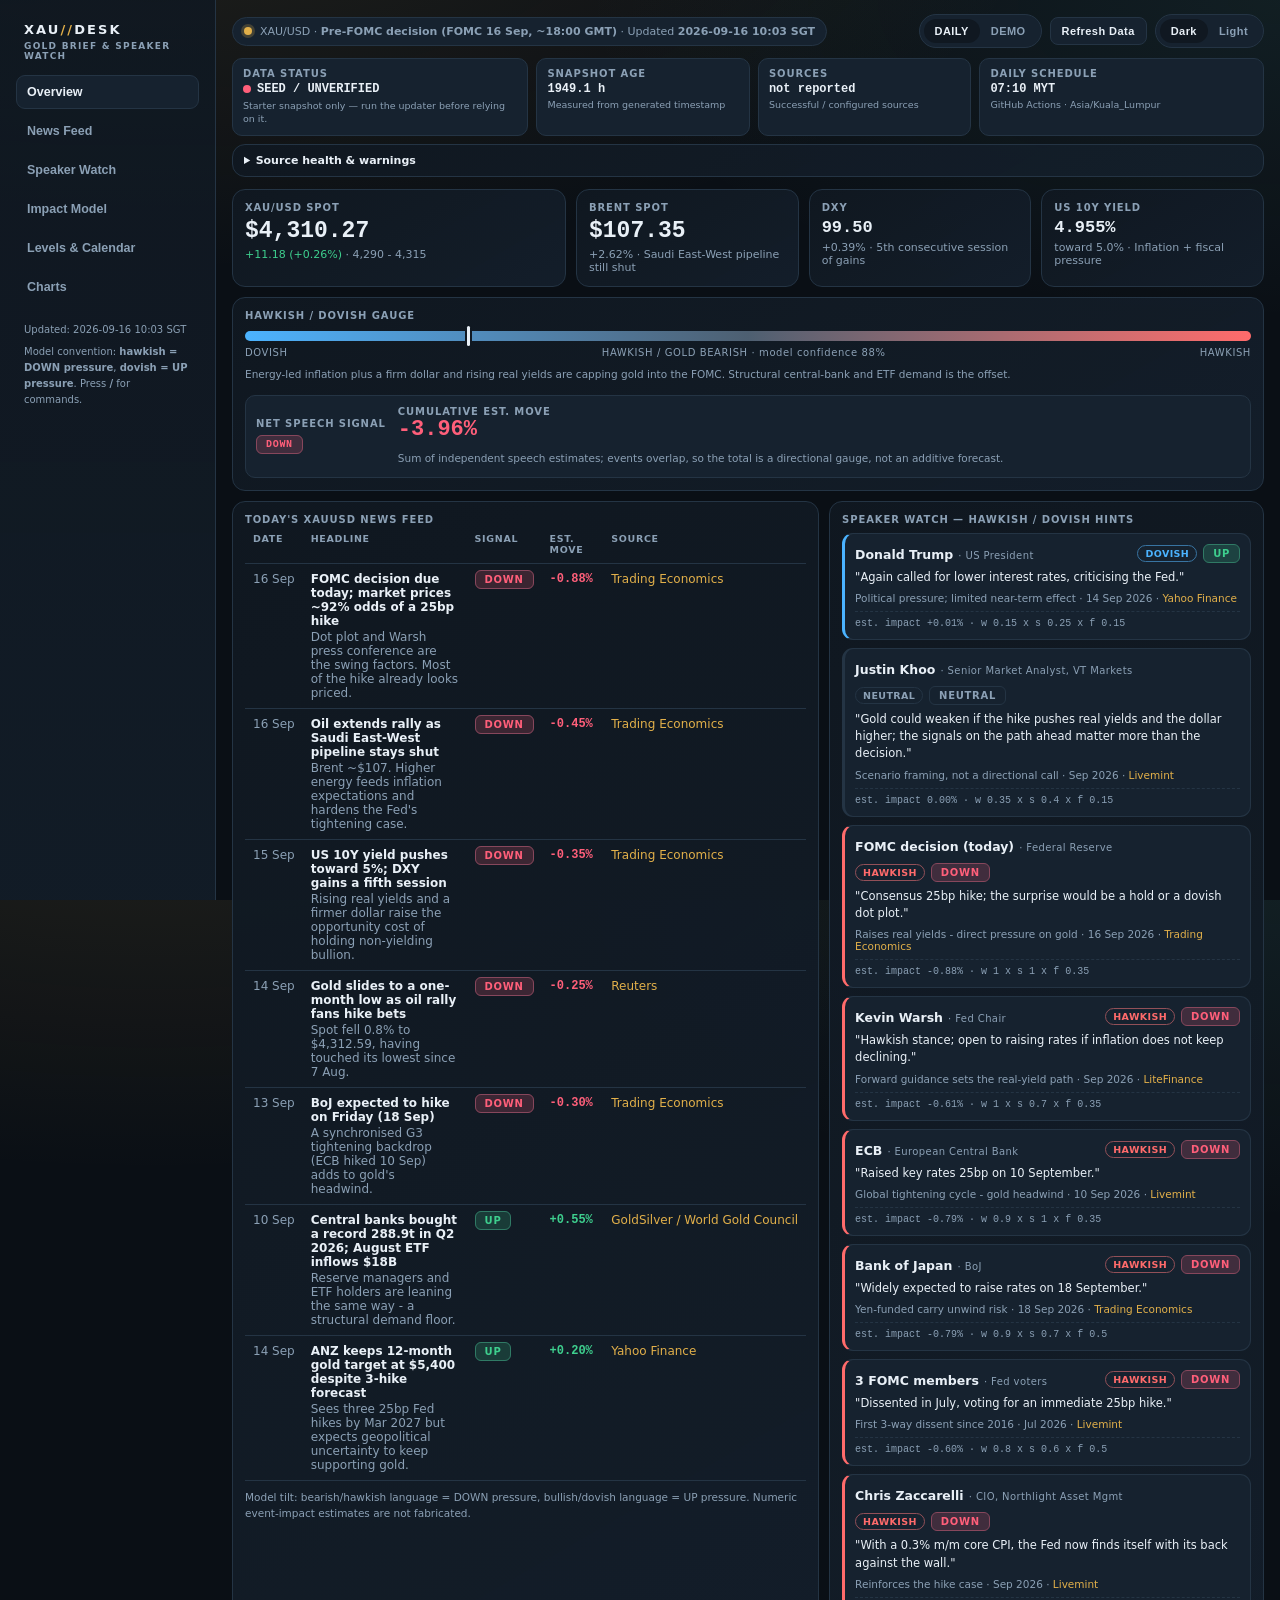
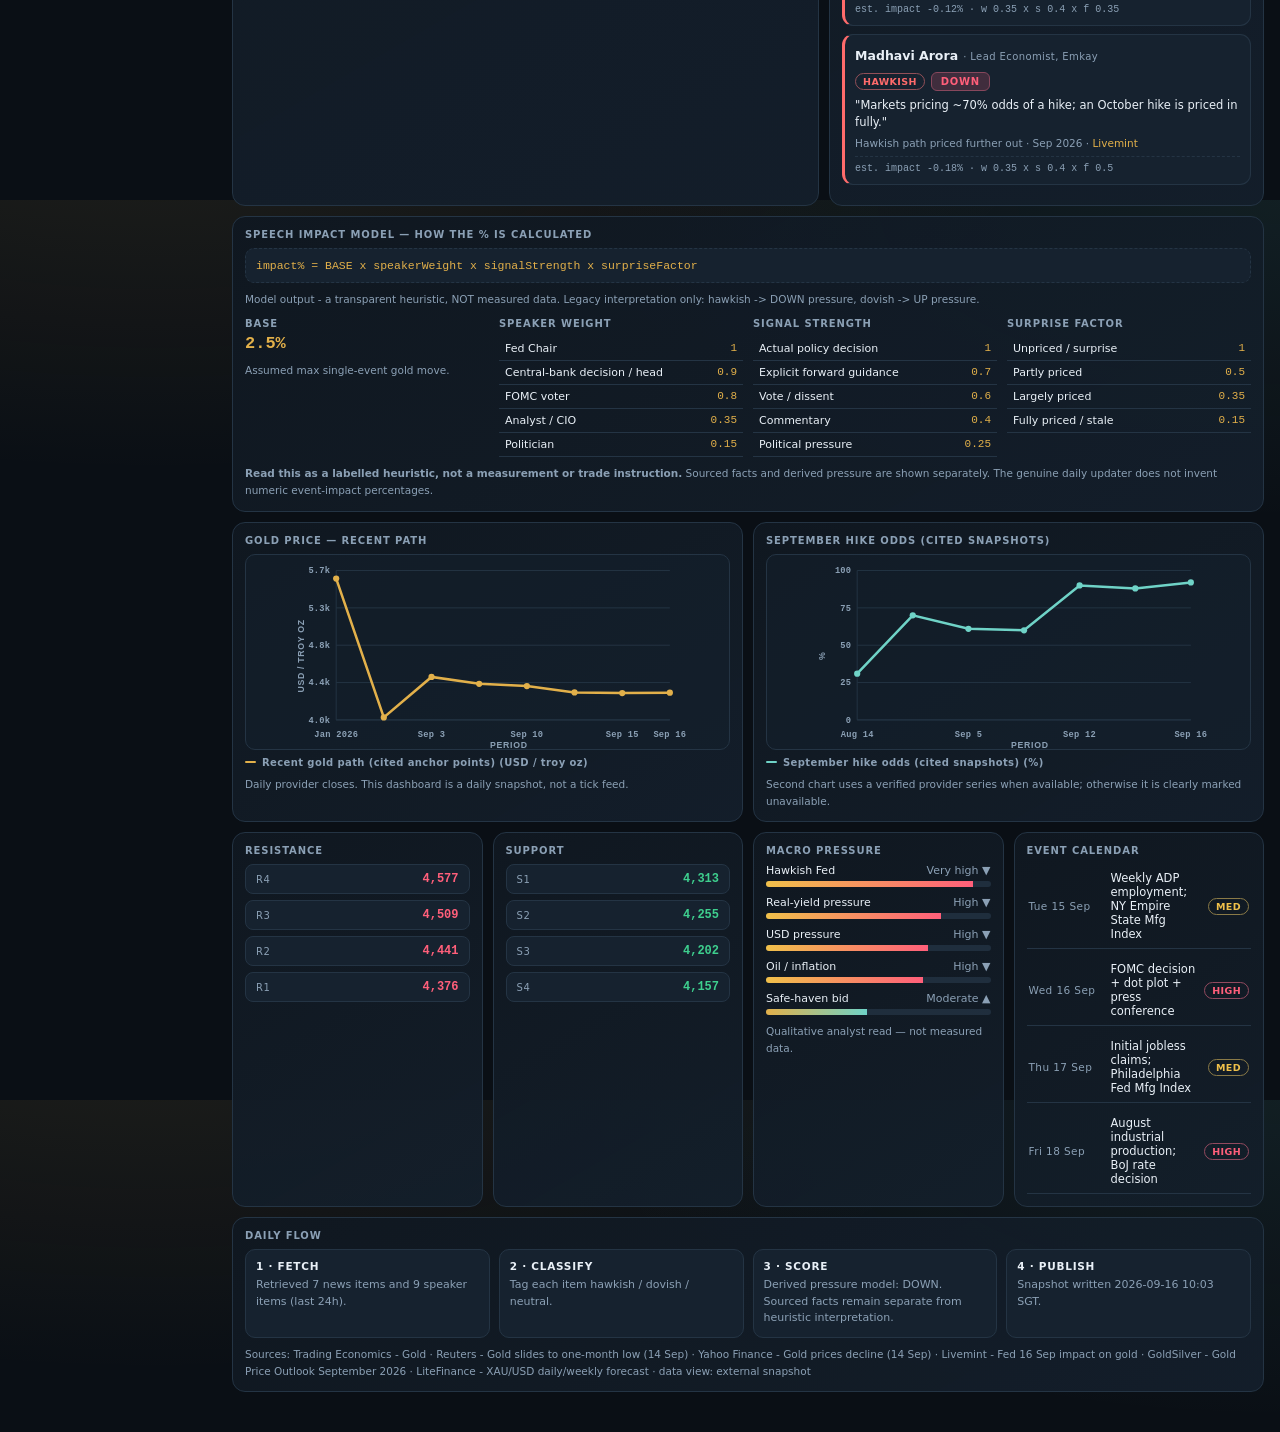
==== index.html @ fd84062e "Add files via upload" ====
<!doctype html>
<html lang="en" data-theme="dark">
<head>
  <meta charset="UTF-8" />
  <meta name="viewport" content="width=device-width,initial-scale=1" />
  <title>XAU//DESK - Daily Gold Brief &amp; Speaker Watch</title>
  <style>
    :root{
      --bg:#0a0f15;--panel:#101821;--panel2:#141f2b;--line:#243444;--text:#e9f0f7;--muted:#8ba0b5;
      --accent:#e2b04a;--accent2:#6fd3c7;--good:#3ecf8e;--bad:#ff5f7a;--warn:#f0c04a;
      --hawk:#ff6b6b;--dove:#4bb3ff;--chip:#16222f;
    }
    html[data-theme="light"]{
      --bg:#eef2f6;--panel:#ffffff;--panel2:#f6f9fc;--line:#d7e0ea;--text:#0d1a26;--muted:#5a7086;
      --accent:#a9781a;--accent2:#158a7d;--good:#12805a;--bad:#c33b56;--warn:#9a6f00;
      --hawk:#c0334b;--dove:#1f76bd;--chip:#eef3f8;
    }
    *{box-sizing:border-box} html,body{height:100%}
    body{margin:0;font-family:"IBM Plex Sans",system-ui,-apple-system,"Segoe UI",sans-serif;background:
      radial-gradient(900px 380px at 12% -12%,rgba(226,176,74,.10),transparent),
      radial-gradient(700px 320px at 100% 0%,rgba(111,211,199,.08),transparent),var(--bg);color:var(--text);}
    .app{display:grid;grid-template-columns:216px 1fr;min-height:100%}
    .side{border-right:1px solid var(--line);padding:16px;background:linear-gradient(180deg,color-mix(in srgb,var(--panel) 92%,transparent),color-mix(in srgb,var(--panel2) 82%,transparent));position:sticky;top:0;height:100vh;overflow:auto}
    .brand{font-weight:800;letter-spacing:.16em;font-size:13px;margin:6px 8px 4px;font-family:"Sora",system-ui,sans-serif}
    .brand small{display:block;font-weight:600;letter-spacing:.14em;font-size:9px;color:var(--muted);margin-top:4px}
    .nav{display:grid;gap:5px;margin-top:14px}
    .nav button{border:1px solid transparent;text-align:left;padding:9px 10px;border-radius:9px;background:transparent;color:var(--muted);font-weight:600;font-size:12.5px;cursor:pointer}
    .nav button.active,.nav button:hover{background:var(--chip);color:var(--text);border-color:var(--line)}
    .side .foot{margin:18px 8px 0;font-size:10px;line-height:1.6;color:var(--muted)}
    .main{padding:14px 16px 40px;overflow:auto}
    .top{display:flex;justify-content:space-between;align-items:center;gap:10px;flex-wrap:wrap}
    .status{display:flex;gap:8px;align-items:center;padding:7px 11px;border:1px solid var(--line);border-radius:999px;background:var(--chip);font-size:11px;color:var(--muted)}
    .dot{width:8px;height:8px;border-radius:999px;background:var(--accent);box-shadow:0 0 0 3px color-mix(in srgb,var(--accent) 22%,transparent)}
    .controls{display:flex;gap:8px;align-items:center;flex-wrap:wrap}
    .seg{display:inline-flex;border:1px solid var(--line);background:var(--chip);border-radius:999px;padding:4px}
    .seg button{border:0;background:transparent;color:var(--muted);font-size:11px;font-weight:700;padding:6px 11px;border-radius:999px;cursor:pointer;letter-spacing:.04em}
    .seg button.active{background:var(--panel);color:var(--text)}
    .chip{border:1px solid var(--line);background:var(--chip);color:var(--text);padding:7px 11px;border-radius:8px;font-size:11px;font-weight:700;cursor:pointer;letter-spacing:.04em}
    .chip:hover{border-color:var(--accent)}
    .hero{margin-top:12px;display:grid;grid-template-columns:1.5fr 1fr 1fr 1fr;gap:10px}
    .card{border:1px solid var(--line);background:linear-gradient(150deg,color-mix(in srgb,var(--panel) 97%,transparent),color-mix(in srgb,var(--panel2) 95%,transparent));border-radius:13px;padding:12px;position:relative;overflow:hidden}
    .k{font-size:10px;text-transform:uppercase;letter-spacing:.09em;color:var(--muted);font-weight:600}
    .v{margin-top:5px;font-size:23px;font-weight:800;font-family:"JetBrains Mono",ui-monospace,monospace;line-height:1.15}
    .v.sm{font-size:17px}
    .sub{margin-top:4px;font-size:11px;color:var(--muted)}
    .good{color:var(--good)} .bad{color:var(--bad)} .acc{color:var(--accent)}
    .layout{display:grid;grid-template-columns:1.35fr 1fr;gap:10px;margin-top:10px}
    .grid2{display:grid;grid-template-columns:1fr 1fr;gap:10px;margin-top:10px}
    .grid4{display:grid;grid-template-columns:1fr 1fr 1fr 1fr;gap:10px;margin-top:10px}
    table{width:100%;border-collapse:collapse;font-size:12px}
    th,td{padding:8px 8px;border-bottom:1px solid var(--line);text-align:left;vertical-align:top}
    th{font-size:9.5px;letter-spacing:.07em;text-transform:uppercase;color:var(--muted)}
    tbody tr:hover{background:color-mix(in srgb,var(--chip) 60%,transparent)}
    a{color:var(--accent);text-decoration:none} a:hover{text-decoration:underline}
    .badge{font-size:9.5px;padding:2px 7px;border-radius:999px;border:1px solid var(--line);white-space:nowrap;font-weight:700;letter-spacing:.04em}
    .b-bear{border-color:color-mix(in srgb,var(--bad) 45%,var(--line));color:var(--bad)}
    .b-bull{border-color:color-mix(in srgb,var(--good) 45%,var(--line));color:var(--good)}
    .b-neu{border-color:var(--line);color:var(--muted)}
    .b-hawk{border-color:color-mix(in srgb,var(--hawk) 50%,var(--line));color:var(--hawk)}
    .b-dove{border-color:color-mix(in srgb,var(--dove) 50%,var(--line));color:var(--dove)}
    .b-high{border-color:color-mix(in srgb,var(--bad) 50%,var(--line));color:var(--bad)}
    .b-med{border-color:color-mix(in srgb,var(--warn) 50%,var(--line));color:var(--warn)}
    .sig{font-size:10px;padding:3px 9px;border-radius:6px;font-weight:800;letter-spacing:.07em;white-space:nowrap}
    .sig-sell{background:color-mix(in srgb,var(--bad) 18%,transparent);color:var(--bad);border:1px solid color-mix(in srgb,var(--bad) 45%,var(--line))}
    .sig-buy{background:color-mix(in srgb,var(--good) 18%,transparent);color:var(--good);border:1px solid color-mix(in srgb,var(--good) 45%,var(--line))}
    .sig-neu{background:var(--chip);color:var(--muted);border:1px solid var(--line)}
    .pct{font-family:"JetBrains Mono",monospace;font-weight:700}
    .spk{border:1px solid var(--line);border-radius:11px;padding:10px;background:var(--chip);margin-bottom:8px;border-left:3px solid var(--line)}
    .spk.hawk{border-left-color:var(--hawk)} .spk.dove{border-left-color:var(--dove)}
    .spk .hd{display:flex;justify-content:space-between;gap:8px;align-items:center;flex-wrap:wrap}
    .spk .nm{font-weight:700;font-size:12.5px}
    .spk .rl{font-size:10px;color:var(--muted);letter-spacing:.04em}
    .spk .qt{margin-top:6px;font-size:11.5px;line-height:1.5}
    .spk .im{margin-top:6px;font-size:10.5px;color:var(--muted)}
    .spk .mt{margin-top:7px;padding-top:6px;border-top:1px dashed var(--line);font-size:10px;color:var(--muted);font-family:"JetBrains Mono",monospace}
    .gauge{margin-top:10px}
    .gbar{height:10px;border-radius:999px;background:linear-gradient(90deg,var(--dove),color-mix(in srgb,var(--muted) 40%,var(--line)),var(--hawk));position:relative}
    .gmark{position:absolute;top:-5px;width:3px;height:20px;background:var(--text);border-radius:2px;box-shadow:0 0 0 2px var(--panel)}
    .glab{display:flex;justify-content:space-between;font-size:10px;color:var(--muted);margin-top:6px;letter-spacing:.06em}
    .netsig{display:flex;align-items:center;gap:12px;flex-wrap:wrap;margin-top:12px;padding:10px;border:1px solid var(--line);border-radius:10px;background:var(--chip)}
    .netsig .big{font-size:22px;font-weight:800;font-family:"JetBrains Mono",monospace}
    .chart-shell{position:relative}
    .chart{margin-top:8px;height:196px;border:1px solid var(--line);border-radius:10px;background:color-mix(in srgb,var(--chip) 45%,transparent);cursor:crosshair}
    .chart svg{width:100%;height:100%;display:block}
    .chart svg .axis-text{font:600 9px "JetBrains Mono",ui-monospace,monospace;fill:var(--muted);letter-spacing:.03em}
    .chart svg .axis-title{font:700 9px "IBM Plex Sans",sans-serif;fill:var(--muted);letter-spacing:.08em;text-transform:uppercase}
    .legend{display:flex;flex-wrap:wrap;gap:10px 16px;margin-top:7px;font-size:10px;color:var(--muted);letter-spacing:.04em}
    .legend .lg{display:inline-flex;align-items:center;gap:6px;font-weight:700}
    .legend .lg::before{content:"";width:11px;height:2px;background:var(--lg-c,var(--accent));border-radius:2px}
    .cursor{position:absolute;inset:0;pointer-events:none;opacity:0;transition:opacity .12s}
    .chart-shell.active .cursor{opacity:1}
    .cursor .vx,.cursor .hy{position:absolute;background:color-mix(in srgb,var(--accent) 85%,transparent)}
    .cursor .vx{width:1px;top:0;bottom:0;left:50%}
    .cursor .hy{height:1px;left:0;right:0;top:50%;background:color-mix(in srgb,var(--accent2) 75%,transparent)}
    .cursor .lb{position:absolute;right:8px;top:8px;background:var(--panel);border:1px solid var(--line);border-radius:6px;padding:4px 7px;font:700 10px "JetBrains Mono",monospace}
    .ladder{display:grid;gap:6px;margin-top:8px}
    .rung{display:flex;justify-content:space-between;align-items:center;border:1px solid var(--line);border-radius:8px;padding:7px 10px;font-size:12px;background:var(--chip)}
    .rung .lab{color:var(--muted);font-size:10px;letter-spacing:.06em;text-transform:uppercase}
    .rung .num{font-family:"JetBrains Mono",monospace;font-weight:700}
    .cal{display:grid;gap:6px;margin-top:8px}
    .cal .row{display:flex;justify-content:space-between;gap:8px;align-items:center;border-bottom:1px solid var(--line);padding:7px 2px;font-size:11.5px}
    .cal .dt{color:var(--muted);min-width:74px;font-size:10.5px;letter-spacing:.04em}
    .pres{display:grid;gap:9px;margin-top:8px}
    .pres .row .hd{display:flex;justify-content:space-between;font-size:11px;margin-bottom:4px}
    .bar{height:6px;border-radius:999px;background:color-mix(in srgb,var(--line) 80%,transparent);overflow:hidden}
    .bar>i{display:block;height:100%;width:var(--w,50%);background:linear-gradient(90deg,var(--accent),var(--accent2))}
    .bar>i.dn{background:linear-gradient(90deg,var(--warn),var(--bad))}
    .flow{display:grid;grid-template-columns:repeat(4,1fr);gap:9px;margin-top:8px}
    .step{border:1px solid var(--line);border-radius:10px;background:var(--chip);padding:10px}
    .step h4{margin:0 0 5px;font-size:10.5px;letter-spacing:.07em;text-transform:uppercase}
    .step p{margin:0;font-size:11px;color:var(--muted);line-height:1.5}
    .formula{margin-top:8px;padding:10px;border:1px dashed var(--line);border-radius:9px;font-family:"JetBrains Mono",monospace;font-size:11.5px;color:var(--accent);background:var(--chip);overflow-x:auto}
    .mtable{width:100%;border-collapse:collapse;font-size:11px;margin-top:8px}
    .mtable td{padding:5px 6px;border-bottom:1px solid var(--line)}
    .mtable td:last-child{text-align:right;font-family:"JetBrains Mono",monospace;color:var(--accent)}
    .palette{position:fixed;inset:0;background:rgba(5,10,18,.5);backdrop-filter:blur(6px);display:none;align-items:flex-start;justify-content:center;padding-top:14vh;z-index:40}
    .palette.open{display:flex}
    .palette-card{width:min(660px,92vw);border:1px solid var(--line);border-radius:12px;background:var(--panel);overflow:hidden}
    .palette input{width:100%;border:0;border-bottom:1px solid var(--line);padding:12px;background:var(--chip);color:var(--text);font:12px "JetBrains Mono",monospace;outline:none}
    .palette button{width:100%;border:0;border-bottom:1px solid var(--line);padding:10px 12px;background:transparent;color:var(--text);text-align:left;cursor:pointer;font-size:12px}
    .palette button:hover{background:var(--chip)}
    .focus{position:fixed;inset:0;background:rgba(4,8,15,.62);backdrop-filter:blur(4px);display:none;z-index:30}
    .focus.show{display:block}
    .chart-shell.floating{position:fixed!important;z-index:31!important;box-shadow:0 30px 90px rgba(0,0,0,.5)!important;background:var(--panel)}
    .note{font-size:10.5px;color:var(--muted);line-height:1.6;margin-top:8px}
    .hidden{display:none!important}
    .healthbar{margin-top:10px;display:grid;grid-template-columns:1.25fr .9fr .9fr 1.2fr;gap:8px}
    .healthitem{border:1px solid var(--line);background:var(--chip);border-radius:10px;padding:9px 10px;min-width:0}
    .healthitem .hv{margin-top:3px;font:800 12px "JetBrains Mono",ui-monospace,monospace;white-space:nowrap;overflow:hidden;text-overflow:ellipsis}
    .healthitem .hs{margin-top:3px;font-size:9.5px;color:var(--muted);line-height:1.35}
    .health-state{display:inline-flex;align-items:center;gap:6px}
    .health-state::before{content:"";width:8px;height:8px;border-radius:999px;background:var(--warn)}
    .health-state.fresh::before{background:var(--good)}
    .health-state.stale::before,.health-state.seed::before{background:var(--bad)}
    .health-state.aging::before,.health-state.degraded::before{background:var(--warn)}
    .source-grid{display:grid;grid-template-columns:repeat(auto-fit,minmax(190px,1fr));gap:6px;margin-top:7px}
    .source-row{border:1px solid var(--line);border-radius:8px;padding:7px 8px;font-size:10px;color:var(--muted);background:color-mix(in srgb,var(--panel) 75%,transparent)}
    .source-row b{color:var(--text)}
    .source-row.ok{border-left:3px solid var(--good)}
    .source-row.fail{border-left:3px solid var(--warn)}
    @media (max-width:1150px){.hero,.layout,.grid2,.grid4,.flow,.healthbar{grid-template-columns:1fr}.app{grid-template-columns:78px 1fr}.brand small,.side .foot{display:none}}
  </style>
</head>
<body>
  <div class="focus" id="focus"></div>
  <div class="app">
    <aside class="side">
      <div class="brand">XAU<span style="color:var(--accent)">//</span>DESK<small>GOLD BRIEF &amp; SPEAKER WATCH</small></div>
      <nav class="nav" id="nav">
        <button data-filter="all" class="active">Overview</button>
        <button data-filter="news">News Feed</button>
        <button data-filter="speakers">Speaker Watch</button>
        <button data-filter="model">Impact Model</button>
        <button data-filter="levels">Levels &amp; Calendar</button>
        <button data-filter="charts">Charts</button>
      </nav>
      <div class="foot">
        <div id="nav-updated">—</div>
        <div style="margin-top:6px">Model convention: <b>hawkish = DOWN pressure</b>, <b>dovish = UP pressure</b>. Press <b>/</b> for commands.</div>
      </div>
    </aside>

    <main class="main">
      <div class="top">
        <div class="status"><span class="dot"></span><span>XAU/USD · <b id="session-label">—</b> · Updated <b id="updated-label">—</b></span></div>
        <div class="controls">
          <div class="seg" id="mode"><button data-mode="daily" class="active">DAILY</button><button data-mode="demo">DEMO</button></div>
          <button class="chip" id="refresh">Refresh Data</button>
          <div class="seg" id="theme"><button data-theme="dark" class="active">Dark</button><button data-theme="light">Light</button></div>
        </div>
      </div>

      <section class="healthbar" aria-label="Daily data health">
        <div class="healthitem"><div class="k">Data status</div><div class="hv"><span id="health-state" class="health-state">CHECKING</span></div><div class="hs" id="health-detail">—</div></div>
        <div class="healthitem"><div class="k">Snapshot age</div><div class="hv" id="health-age">—</div><div class="hs">Measured from generated timestamp</div></div>
        <div class="healthitem"><div class="k">Sources</div><div class="hv" id="health-sources">—</div><div class="hs">Successful / configured sources</div></div>
        <div class="healthitem"><div class="k">Daily schedule</div><div class="hv" id="health-next">07:10 MYT</div><div class="hs">GitHub Actions · Asia/Kuala_Lumpur</div></div>
      </section>
      <details class="card" style="margin-top:8px;padding:9px 11px"><summary style="cursor:pointer;font-size:11px;font-weight:700">Source health & warnings</summary><div id="source-health" class="source-grid"></div><div id="health-warnings" class="note"></div></details>

      <p class="note" id="demo-note" style="display:none">DEMO mode: the spot price and the last chart point are <b>simulated</b> for demonstration only. No live feed is connected.</p>

      <section class="hero" data-sec="charts">
        <div class="card"><div class="k">XAU/USD Spot</div><div class="v" id="k-spot">—</div><div class="sub" id="k-spot-sub">—</div></div>
        <div class="card"><div class="k">Brent Spot</div><div class="v" id="k-odds">—</div><div class="sub" id="k-odds-sub">—</div></div>
        <div class="card"><div class="k">DXY</div><div class="v sm" id="k-dxy">—</div><div class="sub" id="k-dxy-sub">—</div></div>
        <div class="card"><div class="k">US 10Y Yield</div><div class="v sm" id="k-y10">—</div><div class="sub" id="k-y10-sub">—</div></div>
      </section>

      <section class="card" style="margin-top:10px" data-sec="speakers model">
        <div class="k">Hawkish / Dovish Gauge</div>
        <div class="gauge">
          <div class="gbar"><span class="gmark" id="gmark" style="left:50%"></span></div>
          <div class="glab"><span>DOVISH</span><span id="gauge-label">—</span><span>HAWKISH</span></div>
        </div>
        <div class="note" id="gauge-summary">—</div>
        <div class="netsig">
          <div><div class="k">Net speech signal</div><div class="big" id="net-sig">—</div></div>
          <div style="flex:1;min-width:200px"><div class="k">Cumulative est. move</div><div class="big" id="net-pct">—</div>
            <div class="note" id="net-note">—</div></div>
        </div>
      </section>

      <section class="layout">
        <article class="card" data-sec="news">
          <div class="k">Today's XAUUSD News Feed</div>
          <table>
            <thead><tr><th>Date</th><th>Headline</th><th>Signal</th><th>Est. move</th><th>Source</th></tr></thead>
            <tbody id="news-body"></tbody>
          </table>
          <div class="note">Model tilt: bearish/hawkish language = DOWN pressure, bullish/dovish language = UP pressure. Numeric event-impact estimates are not fabricated.</div>
        </article>
        <article class="card" data-sec="speakers">
          <div class="k">Speaker Watch — Hawkish / Dovish Hints</div>
          <div id="speaker-list" style="margin-top:8px"></div>
        </article>
      </section>

      <section class="card" style="margin-top:10px" data-sec="model">
        <div class="k">Speech Impact Model — how the % is calculated</div>
        <div class="formula" id="model-formula">—</div>
        <div class="note" id="model-note"></div>
        <div class="grid4" style="margin-top:10px">
          <div><div class="k">BASE</div><div class="v sm acc" id="m-base">—</div><div class="note">Assumed max single-event gold move.</div></div>
          <div><div class="k">Speaker weight</div><table class="mtable" id="m-weights"></table></div>
          <div><div class="k">Signal strength</div><table class="mtable" id="m-strength"></table></div>
          <div><div class="k">Surprise factor</div><table class="mtable" id="m-surprise"></table></div>
        </div>
        <div class="note"><b>Read this as a labelled heuristic, not a measurement or trade instruction.</b> Sourced facts and derived pressure are shown separately. The genuine daily updater does not invent numeric event-impact percentages.</div>
      </section>

      <section class="grid2" data-sec="charts">
        <div class="card chart-shell">
          <div class="k" id="c1-title">Gold price — recent path</div>
          <div class="chart" id="chart1"></div>
          <div class="legend" id="legend1"></div>
          <div class="cursor"><span class="vx"></span><span class="hy"></span><span class="lb">x:0 y:0</span></div>
          <div class="note" id="c1-note"></div>
        </div>
        <div class="card chart-shell">
          <div class="k" id="c2-title">DXY — recent daily path</div>
          <div class="chart" id="chart2"></div>
          <div class="legend" id="legend2"></div>
          <div class="cursor"><span class="vx"></span><span class="hy"></span><span class="lb">x:0 y:0</span></div>
          <div class="note" id="c2-note"></div>
        </div>
      </section>

      <section class="grid4" data-sec="levels">
        <div class="card"><div class="k">Resistance</div><div class="ladder" id="res-ladder"></div></div>
        <div class="card"><div class="k">Support</div><div class="ladder" id="sup-ladder"></div></div>
        <div class="card"><div class="k">Macro Pressure</div><div class="pres" id="pressure"></div><div class="note">Qualitative analyst read — not measured data.</div></div>
        <div class="card"><div class="k">Event Calendar</div><div class="cal" id="calendar"></div></div>
      </section>

      <section class="card" style="margin-top:10px" data-sec="news speakers">
        <div class="k">Daily Flow</div>
        <div class="flow">
          <div class="step"><h4>1 · Fetch</h4><p id="f1">Retrieve last-24h gold news + central-bank speeches.</p></div>
          <div class="step"><h4>2 · Classify</h4><p id="f2">Tag each item hawkish / dovish / neutral.</p></div>
          <div class="step"><h4>3 · Score</h4><p id="f3">Apply the pressure model; hawkish language = DOWN pressure, dovish language = UP pressure.</p></div>
          <div class="step"><h4>4 · Publish</h4><p id="f4">Write the daily snapshot to the data file.</p></div>
        </div>
        <div class="note" id="sources">Sources: —</div>
      </section>
    </main>
  </div>

  <div class="palette" id="palette">
    <div class="palette-card">
      <input id="cmd" value="/" />
      <button data-cmd="theme dark">theme dark</button>
      <button data-cmd="theme light">theme light</button>
      <button data-cmd="mode demo">mode demo</button>
      <button data-cmd="mode daily">mode daily</button>
      <button data-cmd="filter news">filter news</button>
      <button data-cmd="filter speakers">filter speakers</button>
      <button data-cmd="filter model">filter model</button>
      <button data-cmd="filter all">filter all</button>
      <button data-cmd="focus chart">focus chart</button>
    </div>
  </div>

  <script>
    window.XAUUSD_EMBEDDED = {
      updated: "2026-09-16 10:03 SGT",
      session: "Pre-FOMC decision (FOMC 16 Sep, ~18:00 GMT)",
      price: { spot: 4310.27, change: 11.18, changePct: 0.26, dayRange: "4,290 - 4,315", monthPct: -2.40, yearPct: 16.75, ath: 5608.35, note: "5-week low $4,282 hit Mon 14 Sep; 3rd straight weekly loss" },
      macro: [
        { label: "DXY", value: "99.50", delta: "+0.39%", tone: "bad", note: "5th consecutive session of gains" },
        { label: "US 10Y", value: "4.955%", delta: "toward 5.0%", tone: "bad", note: "Inflation + fiscal pressure" },
        { label: "Brent", value: "$107.35", delta: "+2.62%", tone: "bad", note: "Saudi East-West pipeline still shut" },
        { label: "Sep hike odds", value: "~92%", delta: "25bp", tone: "bad", note: "First Fed hike in 3 years" }
      ],
      sentiment: { bias: "HAWKISH", goldTone: "BEARISH", score: -0.62, confidence: 88, summary: "Energy-led inflation plus a firm dollar and rising real yields are capping gold into the FOMC. Structural central-bank and ETF demand is the offset.", netSpeechSignal: "SELL", netSpeechPct: -3.96, netNote: "Sum of independent speech estimates; events overlap, so the total is a directional gauge, not an additive forecast." },
      model: {
        base: 2.5,
        formula: "impact% = BASE x speakerWeight x signalStrength x surpriseFactor",
        note: "Model output - a transparent heuristic, NOT measured data. Legacy interpretation only: hawkish -> DOWN pressure, dovish -> UP pressure.",
        weights: [ { k: "Fed Chair", v: 1.0 }, { k: "Central-bank decision / head", v: 0.9 }, { k: "FOMC voter", v: 0.8 }, { k: "Analyst / CIO", v: 0.35 }, { k: "Politician", v: 0.15 } ],
        strength: [ { k: "Actual policy decision", v: 1.0 }, { k: "Explicit forward guidance", v: 0.7 }, { k: "Vote / dissent", v: 0.6 }, { k: "Commentary", v: 0.4 }, { k: "Political pressure", v: 0.25 } ],
        surprise: [ { k: "Unpriced / surprise", v: 1.0 }, { k: "Partly priced", v: 0.5 }, { k: "Largely priced", v: 0.35 }, { k: "Fully priced / stale", v: 0.15 } ]
      },
      news: [
        { time: "16 Sep", title: "FOMC decision due today; market prices ~92% odds of a 25bp hike", summary: "Dot plot and Warsh press conference are the swing factors. Most of the hike already looks priced.", source: "Trading Economics", url: "https://tradingeconomics.com/commodity/gold", impact: "bearish", signal: "SELL", impactPct: -0.88 },
        { time: "16 Sep", title: "Oil extends rally as Saudi East-West pipeline stays shut", summary: "Brent ~$107. Higher energy feeds inflation expectations and hardens the Fed's tightening case.", source: "Trading Economics", url: "https://tradingeconomics.com/commodity/gold", impact: "bearish", signal: "SELL", impactPct: -0.45 },
        { time: "15 Sep", title: "US 10Y yield pushes toward 5%; DXY gains a fifth session", summary: "Rising real yields and a firmer dollar raise the opportunity cost of holding non-yielding bullion.", source: "Trading Economics", url: "https://tradingeconomics.com/commodity/gold", impact: "bearish", signal: "SELL", impactPct: -0.35 },
        { time: "14 Sep", title: "Gold slides to a one-month low as oil rally fans hike bets", summary: "Spot fell 0.8% to $4,312.59, having touched its lowest since 7 Aug.", source: "Reuters", url: "https://www.reuters.com/world/india/gold-slips-oil-rally-fans-r…bets-ahead-fed-meeting-2026-09-14/", impact: "bearish", signal: "SELL", impactPct: -0.25 },
        { time: "13 Sep", title: "BoJ expected to hike on Friday (18 Sep)", summary: "A synchronised G3 tightening backdrop (ECB hiked 10 Sep) adds to gold's headwind.", source: "Trading Economics", url: "https://tradingeconomics.com/commodity/gold", impact: "bearish", signal: "SELL", impactPct: -0.30 },
        { time: "10 Sep", title: "Central banks bought a record 288.9t in Q2 2026; August ETF inflows $18B", summary: "Reserve managers and ETF holders are leaning the same way - a structural demand floor.", source: "GoldSilver / World Gold Council", url: "https://goldsilver.com/industry-news/article/gold-price-outlook-september-2026/", impact: "bullish", signal: "BUY", impactPct: 0.55 },
        { time: "14 Sep", title: "ANZ keeps 12-month gold target at $5,400 despite 3-hike forecast", summary: "Sees three 25bp Fed hikes by Mar 2027 but expects geopolitical uncertainty to keep supporting gold.", source: "Yahoo Finance", url: "https://uk.finance.yahoo.com/news/gold-prices-decline-markets-price-093344058.html", impact: "bullish", signal: "BUY", impactPct: 0.20 }
      ],
      speakers: [
        { name: "FOMC decision (today)", role: "Federal Reserve", side: "hawkish", signal: "SELL", quote: "Consensus 25bp hike; the surprise would be a hold or a dovish dot plot.", impact: "Raises real yields - direct pressure on gold", date: "16 Sep 2026", source: "Trading Economics", url: "https://tradingeconomics.com/commodity/gold", w: 1.0, s: 1.0, f: 0.35, impactPct: -0.88 },
        { name: "Kevin Warsh", role: "Fed Chair", side: "hawkish", signal: "SELL", quote: "Hawkish stance; open to raising rates if inflation does not keep declining.", impact: "Forward guidance sets the real-yield path", date: "Sep 2026", source: "LiteFinance", url: "https://www.litefinance.org/blog/analysts-opinions/gold-price-prediction-forecast/daily-and-weekly/", w: 1.0, s: 0.7, f: 0.35, impactPct: -0.61 },
        { name: "ECB", role: "European Central Bank", side: "hawkish", signal: "SELL", quote: "Raised key rates 25bp on 10 September.", impact: "Global tightening cycle - gold headwind", date: "10 Sep 2026", source: "Livemint", url: "https://www.livemint.com/market/stock-market-news/the-us-federal-reserves-policy-meeting-due-on-wednesday-september-16-how-will-it-impact-your-stocks-gold-and-rupee-11789368302533.html", w: 0.9, s: 1.0, f: 0.35, impactPct: -0.79 },
        { name: "Bank of Japan", role: "BoJ", side: "hawkish", signal: "SELL", quote: "Widely expected to raise rates on 18 September.", impact: "Yen-funded carry unwind risk", date: "18 Sep 2026", source: "Trading Economics", url: "https://tradingeconomics.com/commodity/gold", w: 0.9, s: 0.7, f: 0.5, impactPct: -0.79 },
        { name: "3 FOMC members", role: "Fed voters", side: "hawkish", signal: "SELL", quote: "Dissented in July, voting for an immediate 25bp hike.", impact: "First 3-way dissent since 2016", date: "Jul 2026", source: "Livemint", url: "https://www.livemint.com/market/stock-market-news/the-us-federal-reserves-policy-meeting-due-on-wednesday-september-16-how-will-it-impact-your-stocks-gold-and-rupee-11789368302533.html", w: 0.8, s: 0.6, f: 0.5, impactPct: -0.60 },
        { name: "Chris Zaccarelli", role: "CIO, Northlight Asset Mgmt", side: "hawkish", signal: "SELL", quote: "With a 0.3% m/m core CPI, the Fed now finds itself with its back against the wall.", impact: "Reinforces the hike case", date: "Sep 2026", source: "Livemint", url: "https://www.livemint.com/market/stock-market-news/the-us-federal-reserves-policy-meeting-due-on-wednesday-september-16-how-will-it-impact-your-stocks-gold-and-rupee-11789368302533.html", w: 0.35, s: 0.4, f: 0.35, impactPct: -0.12 },
        { name: "Madhavi Arora", role: "Lead Economist, Emkay", side: "hawkish", signal: "SELL", quote: "Markets pricing ~70% odds of a hike; an October hike is priced in fully.", impact: "Hawkish path priced further out", date: "Sep 2026", source: "Livemint", url: "https://www.livemint.com/market/stock-market-news/the-us-federal-reserves-policy-meeting-due-on-wednesday-september-16-how-will-it-impact-your-stocks-gold-and-rupee-11789368302533.html", w: 0.35, s: 0.4, f: 0.5, impactPct: -0.18 },
        { name: "Donald Trump", role: "US President", side: "dovish", signal: "BUY", quote: "Again called for lower interest rates, criticising the Fed.", impact: "Political pressure; limited near-term effect", date: "14 Sep 2026", source: "Yahoo Finance", url: "https://uk.finance.yahoo.com/news/gold-prices-decline-markets-price-093344058.html", w: 0.15, s: 0.25, f: 0.15, impactPct: 0.01 },
        { name: "Justin Khoo", role: "Senior Market Analyst, VT Markets", side: "neutral", signal: "NEUTRAL", quote: "Gold could weaken if the hike pushes real yields and the dollar higher; the signals on the path ahead matter more than the decision.", impact: "Scenario framing, not a directional call", date: "Sep 2026", source: "Livemint", url: "https://www.livemint.com/market/stock-market-news/the-us-federal-reserves-policy-meeting-due-on-wednesday-september-16-how-will-it-impact-your-stocks-gold-and-rupee-11789368302533.html", w: 0.35, s: 0.4, f: 0.15, impactPct: 0.00 }
      ],
      levels: { resistance: [4376, 4441, 4509, 4577], support: [4313, 4255, 4202, 4157], note: "Analyst technical levels (4H), not guarantees." },
      calendar: [
        { date: "Tue 15 Sep", event: "Weekly ADP employment; NY Empire State Mfg Index", importance: "med" },
        { date: "Wed 16 Sep", event: "FOMC decision + dot plot + press conference", importance: "high" },
        { date: "Thu 17 Sep", event: "Initial jobless claims; Philadelphia Fed Mfg Index", importance: "med" },
        { date: "Fri 18 Sep", event: "August industrial production; BoJ rate decision", importance: "high" }
      ],
      pressure: [
        { label: "Hawkish Fed", level: "Very high", w: 92, dir: "down" },
        { label: "Real-yield pressure", level: "High", w: 78, dir: "down" },
        { label: "USD pressure", level: "High", w: 72, dir: "down" },
        { label: "Oil / inflation", level: "High", w: 70, dir: "down" },
        { label: "Safe-haven bid", level: "Moderate", w: 45, dir: "up" }
      ],
      priceSeries: { label: "Recent gold path (cited anchor points)", unit: "USD / troy oz", yMin: 4000, yMax: 5700, points: [
        { x: "Jan 2026", y: 5608.35 }, { x: "Jul 2026", y: 4029.08 }, { x: "Sep 3", y: 4488.54 }, { x: "Sep 7", y: 4410.55 },
        { x: "Sep 10", y: 4385.00 }, { x: "Sep 14", y: 4312.59 }, { x: "Sep 15", y: 4306.00 }, { x: "Sep 16", y: 4310.27 }
      ]},
      oddsSeries: { label: "September hike odds (cited snapshots)", unit: "%", yMin: 0, yMax: 100, points: [
        { x: "Aug 14", y: 31 }, { x: "Sep 1", y: 70 }, { x: "Sep 5", y: 61 }, { x: "Sep 10", y: 60 },
        { x: "Sep 12", y: 90 }, { x: "Sep 14", y: 88 }, { x: "Sep 16", y: 92 }
      ]},
      sources: ["Trading Economics - Gold", "Reuters - Gold slides to one-month low (14 Sep)", "Yahoo Finance - Gold prices decline (14 Sep)", "Livemint - Fed 16 Sep impact on gold", "GoldSilver - Gold Price Outlook September 2026", "LiteFinance - XAU/USD daily/weekly forecast"]
    };
  </script>
  <!-- External snapshot generated by the daily updater. Cache-busted so Refresh Data checks the newest file. -->
  <script>document.write('<script src="./xauusd-data.js?v=' + Date.now() + '" onerror="window.__xauusdExternalMissing=true"><\/script>');</script>
  <script>
  (function () {
    "use strict";
    var $ = function (s, p) { return (p || document).querySelector(s); };
    var $$ = function (s, p) { return Array.prototype.slice.call((p || document).querySelectorAll(s)); };
    var D = window.XAUUSD_DATA || window.XAUUSD_EMBEDDED;
    var SOURCE = window.XAUUSD_DATA ? "external snapshot" : "embedded snapshot";
    var money = function (v) { return (v == null || !isFinite(Number(v))) ? "—" : "$" + Number(v).toLocaleString(undefined, { minimumFractionDigits: 2, maximumFractionDigits: 2 }); };
    var num = function (v) { return Number(v).toLocaleString(undefined, { maximumFractionDigits: 2 }); };
    function esc(s) { return String(s == null ? "" : s).replace(/[&<>"]/g, function (c) { return ({ "&": "&amp;", "<": "&lt;", ">": "&gt;", '"': "&quot;" })[c]; }); }
    function pctTxt(v) { if (v == null) return "—"; var n = Number(v); return (n > 0 ? "+" : "") + n.toFixed(2) + "%"; }
    function pctCls(v) { var n = Number(v); return n > 0 ? "good" : n < 0 ? "bad" : ""; }
    function sigCls(s) { return (s === "SELL" || s === "DOWN") ? "sig-sell" : (s === "BUY" || s === "UP") ? "sig-buy" : "sig-neu"; }
    function sigLabel(s) { return s === "SELL" ? "DOWN" : s === "BUY" ? "UP" : (s || "—"); }

    /* ---------- theme ---------- */
    var safeGet = function () { try { return localStorage.getItem("xau-theme"); } catch (e) { return null; } };
    var safeSet = function (t) { try { localStorage.setItem("xau-theme", t); } catch (e) {} };
    function setTheme(t) {
      document.documentElement.setAttribute("data-theme", t); safeSet(t);
      $$("#theme button").forEach(function (b) { b.classList.toggle("active", b.dataset.theme === t); });
    }
    $$("#theme button").forEach(function (b) { b.onclick = function () { setTheme(b.dataset.theme); }; });
    var savedTheme = safeGet(); if (savedTheme) setTheme(savedTheme);

    /* ---------- render ---------- */
    function parseGeneratedAt() {
      var raw = D.meta && D.meta.generatedAt;
      if (raw) { var t = Date.parse(raw); if (!isNaN(t)) return t; }
      var u = String(D.updated || "").replace(" MYT", "+08:00").replace(" SGT", "+08:00");
      var t2 = Date.parse(u); return isNaN(t2) ? null : t2;
    }
    function renderDataHealth() {
      var meta = D.meta || {};
      var t = parseGeneratedAt(), ageH = t == null ? null : (Date.now() - t) / 36e5;
      var ss = meta.sourceStatus || {}, keys = Object.keys(ss), ok = keys.filter(function(k){return ss[k] && ss[k].ok;}).length;
      var verified = meta.verified === true && meta.seed !== true;
      var staleH = Number(meta.staleAfterHours || 30);
      var state = "FRESH", cls = "fresh";
      if (!verified) { state = "SEED / UNVERIFIED"; cls = "seed"; }
      else if (ageH == null || ageH > 48) { state = "STALE"; cls = "stale"; }
      else if (ageH > staleH) { state = "AGING"; cls = "aging"; }
      else if (keys.length && ok < keys.length) { state = "DEGRADED"; cls = "degraded"; }
      var hs = $("#health-state"); hs.textContent = state; hs.className = "health-state " + cls;
      $("#health-age").textContent = ageH == null ? "unknown" : (ageH < 1 ? Math.max(0,Math.round(ageH*60)) + " min" : ageH.toFixed(1) + " h");
      $("#health-sources").textContent = keys.length ? (ok + " / " + keys.length + " OK") : "not reported";
      $("#health-next").textContent = (meta.expectedUpdateLocal || "07:10") + " MYT";
      $("#health-detail").textContent = verified ? ("Verified generated snapshot · " + SOURCE) : "Starter snapshot only — run the updater before relying on it.";
      var box = $("#source-health"); box.innerHTML = "";
      if (!keys.length) box.innerHTML = '<div class="source-row fail"><b>No source metadata</b><br>Legacy/seed snapshot.</div>';
      keys.forEach(function(k){ var x=ss[k]||{}; var el=document.createElement("div"); el.className="source-row "+(x.ok?"ok":"fail"); el.innerHTML="<b>"+esc(x.label||k)+"</b><br>"+esc(x.detail|| (x.ok?"OK":"Unavailable")); box.appendChild(el); });
      var ws = meta.warnings || []; $("#health-warnings").textContent = ws.length ? ("Warnings: " + ws.join(" · ")) : "No pipeline warnings reported.";
      if (state === "STALE" || state === "SEED / UNVERIFIED") document.title = "⚠ " + document.title.replace(/^⚠ /, "");
    }
    function renderHero() {
      var p = D.price;
      $("#k-spot").textContent = money(p.spot);
      $("#k-spot-sub").innerHTML = '<span class="' + (p.change >= 0 ? "good" : "bad") + '">' + (p.change >= 0 ? "+" : "") + num(p.change) + " (" + (p.change >= 0 ? "+" : "") + num(p.changePct) + "%)</span> · " + esc(p.dayRange);
      var odds = (D.macro.filter(function (m) { return m.label === "Brent"; })[0] || {});
      $("#k-odds").textContent = odds.value || "—";
      $("#k-odds-sub").textContent = (odds.delta ? odds.delta + " · " : "") + (odds.note || "");
      var dxy = D.macro.filter(function (m) { return m.label === "DXY"; })[0] || {};
      $("#k-dxy").textContent = dxy.value || "—";
      $("#k-dxy-sub").textContent = (dxy.delta ? dxy.delta + " · " : "") + (dxy.note || "");
      var y10 = D.macro.filter(function (m) { return m.label.indexOf("10Y") > -1; })[0] || {};
      $("#k-y10").textContent = y10.value || "—";
      $("#k-y10-sub").textContent = (y10.delta ? y10.delta + " · " : "") + (y10.note || "");
      $("#session-label").textContent = D.session || "—";
      $("#updated-label").textContent = D.updated || "—";
      $("#nav-updated").textContent = "Updated: " + (D.updated || "—");
      renderDemoNote();
    }

    function renderGauge() {
      var s = D.sentiment;
      var pct = Math.max(2, Math.min(98, 50 + (s.score || 0) * 45));
      $("#gmark").style.left = pct + "%";
      $("#gauge-label").textContent = s.bias + " / GOLD " + s.goldTone + " · model confidence " + (s.confidence || "—") + "%";
      $("#gauge-summary").textContent = s.summary || "";
      $("#net-sig").innerHTML = '<span class="sig ' + sigCls(s.netSpeechSignal) + '">' + esc(sigLabel(s.netSpeechSignal)) + "</span>";
      $("#net-sig").className = "big";
      $("#net-sig").style.color = s.netSpeechPct > 0 ? "var(--good)" : "var(--bad)";
      $("#net-pct").textContent = (s.netSpeechPct == null || Number(s.netSpeechPct) === 0) ? "direction only" : pctTxt(s.netSpeechPct);
      $("#net-pct").style.color = s.netSpeechPct > 0 ? "var(--good)" : "var(--bad)";
      $("#net-note").textContent = s.netNote || "";
    }

    function renderNews() {
      var body = $("#news-body"); body.innerHTML = "";
      (D.news || []).forEach(function (nw) {
        var tr = document.createElement("tr");
        tr.innerHTML =
          '<td style="white-space:nowrap;color:var(--muted)">' + esc(nw.time) + "</td>" +
          '<td><div style="font-weight:600">' + esc(nw.title) + '</div><div style="color:var(--muted);margin-top:2px">' + esc(nw.summary) + "</div></td>" +
          '<td><span class="sig ' + sigCls(nw.signal) + '">' + esc(sigLabel(nw.signal)) + "</span></td>" +
          '<td class="pct ' + pctCls(nw.impactPct) + '">' + pctTxt(nw.impactPct) + "</td>" +
          '<td style="white-space:nowrap">' + (nw.url ? '<a href="' + esc(nw.url) + '" target="_blank" rel="noopener">' + esc(nw.source) + "</a>" : esc(nw.source || "—")) + "</td>";
        body.appendChild(tr);
      });
      if (!(D.news || []).length) body.innerHTML = '<tr><td colspan="5" style="color:var(--muted)">No items retrieved. Re-run the daily job.</td></tr>';
    }

    function renderSpeakers() {
      var box = $("#speaker-list"); box.innerHTML = "";
      var order = { hawkish: 0, dovish: 1, neutral: 2 };
      (D.speakers || []).slice().sort(function (a, b) { return (order[a.side] || 9) - (order[b.side] || 9); }).forEach(function (sp) {
        var cls = sp.side === "hawkish" ? "b-hawk" : sp.side === "dovish" ? "b-dove" : "b-neu";
        var side = sp.side === "hawkish" ? "hawk" : sp.side === "dovish" ? "dove" : "";
        var el = document.createElement("div");
        el.className = "spk " + side;
        el.innerHTML =
          '<div class="hd"><div><span class="nm">' + esc(sp.name) + '</span> <span class="rl">· ' + esc(sp.role) + "</span></div>" +
          '<div style="display:flex;gap:6px;align-items:center"><span class="badge ' + cls + '">' + esc((sp.side || "").toUpperCase()) + '</span><span class="sig ' + sigCls(sp.signal) + '">' + esc(sigLabel(sp.signal)) + "</span></div></div>" +
          '<div class="qt">"' + esc(sp.quote) + '"</div>' +
          '<div class="im">' + esc(sp.impact) + " · " + esc(sp.date) + (sp.url ? ' · <a href="' + esc(sp.url) + '" target="_blank" rel="noopener">' + esc(sp.source) + "</a>" : "") + "</div>" +
          '<div class="mt">est. impact ' + pctTxt(sp.impactPct) + "  ·  " + (sp.w != null ? "w " + sp.w : "") + (sp.s != null ? " x s " + sp.s : "") + (sp.f != null ? " x f " + sp.f : "") + "</div>";
        box.appendChild(el);
      });
      if (!(D.speakers || []).length) box.innerHTML = '<div class="note">No speeches retrieved today.</div>';
    }

    function renderModel() {
      var m = D.model || {};
      $("#model-formula").textContent = m.formula || "—";
      $("#model-note").textContent = m.note || "";
      $("#m-base").textContent = (m.base != null ? m.base + "%" : "—");
      var fill = function (sel, rows) {
        var t = $(sel); if (!t) return; t.innerHTML = "";
        (rows || []).forEach(function (r) { t.insertAdjacentHTML("beforeend", "<tr><td>" + esc(r.k) + "</td><td>" + esc(r.v) + "</td></tr>"); });
      };
      fill("#m-weights", m.weights); fill("#m-strength", m.strength); fill("#m-surprise", m.surprise);
    }

    function renderLevels() {
      var r = $("#res-ladder"); r.innerHTML = "";
      (D.levels.resistance || []).slice().reverse().forEach(function (v, i, a) {
        r.insertAdjacentHTML("beforeend", '<div class="rung"><span class="lab">R' + (a.length - i) + '</span><span class="num bad">' + num(v) + "</span></div>");
      });
      var s = $("#sup-ladder"); s.innerHTML = "";
      (D.levels.support || []).forEach(function (v, i) {
        s.insertAdjacentHTML("beforeend", '<div class="rung"><span class="lab">S' + (i + 1) + '</span><span class="num good">' + num(v) + "</span></div>");
      });
    }

    function renderPressure() {
      var box = $("#pressure"); box.innerHTML = "";
      (D.pressure || []).forEach(function (p) {
        box.insertAdjacentHTML("beforeend",
          '<div class="row"><div class="hd"><span>' + esc(p.label) + '</span><span style="color:var(--muted)">' + esc(p.level) + (p.dir === "up" ? " ▲" : " ▼") + "</span></div>" +
          '<div class="bar"><i class="' + (p.dir === "down" ? "dn" : "") + '" style="--w:' + p.w + '%"></i></div></div>');
      });
    }

    function renderCalendar() {
      var box = $("#calendar"); box.innerHTML = "";
      if (!(D.calendar || []).length) box.innerHTML = '<div class="note">No verified calendar provider configured in this build.</div>';
      (D.calendar || []).forEach(function (c) {
        var cls = c.importance === "high" ? "b-high" : "b-med";
        box.insertAdjacentHTML("beforeend",
          '<div class="row"><span class="dt">' + esc(c.date) + '</span><span style="flex:1">' + esc(c.event) + '</span><span class="badge ' + cls + '">' + esc((c.importance || "").toUpperCase()) + "</span></div>");
      });
    }

    function renderSources() { $("#sources").innerHTML = "Sources: " + (D.sources || []).map(esc).join(" · ") + " · data view: " + SOURCE; }

    /* ---------- charts ---------- */
    var W = 400, H = 200, PADL = 44, PADR = 12, PADT = 16, PADB = 30;
    function compact(v) { return v >= 1000 ? (v / 1000).toFixed(1) + "k" : String(Math.round(v * 10) / 10); }
    function buildChart(host, series, color) {
      var pts = series.points, yMin = series.yMin, yMax = series.yMax;
      var x = function (i) { return PADL + (i * (W - PADL - PADR) / Math.max(1, pts.length - 1)); };
      var y = function (v) { return PADT + (1 - (v - yMin) / (yMax - yMin)) * (H - PADT - PADB); };
      var grid = "", ticks = 4;
      for (var t = 0; t <= ticks; t++) {
        var val = yMin + (yMax - yMin) * t / ticks, yy = y(val);
        grid += '<line x1="' + PADL + '" y1="' + yy.toFixed(1) + '" x2="' + (W - PADR) + '" y2="' + yy.toFixed(1) + '" stroke="var(--line)"/>';
        grid += '<text class="axis-text" x="' + (PADL - 6) + '" y="' + (yy + 3).toFixed(1) + '" text-anchor="end">' + compact(val) + "</text>";
      }
      var step = Math.ceil(pts.length / 5);
      var xlab = pts.map(function (p, i) {
        if (i % step !== 0 && i !== pts.length - 1) return "";
        return '<text class="axis-text" x="' + x(i).toFixed(1) + '" y="' + (H - 12) + '" text-anchor="middle">' + esc(p.x) + "</text>";
      }).join("");
      var poly = pts.map(function (p, i) { return x(i).toFixed(1) + "," + y(p.y).toFixed(1); }).join(" ");
      var dots = pts.map(function (p, i) {
        return '<circle class="hit" data-i="' + i + '" cx="' + x(i).toFixed(1) + '" cy="' + y(p.y).toFixed(1) + '" r="3.2" fill="' + color + '"/>';
      }).join("");
      host.innerHTML =
        '<svg viewBox="0 0 ' + W + " " + H + '" role="img" aria-label="' + esc(series.label) + '">' +
        "<title>" + esc(series.label) + "</title>" + grid +
        '<line x1="' + PADL + '" y1="' + (H - PADB) + '" x2="' + (W - PADR) + '" y2="' + (H - PADB) + '" stroke="var(--line)"/>' +
        '<line x1="' + PADL + '" y1="' + PADT + '" x2="' + PADL + '" y2="' + (H - PADB) + '" stroke="var(--line)"/>' +
        xlab +
        '<text class="axis-title" x="' + ((W + PADL) / 2).toFixed(0) + '" y="' + (H - 1) + '" text-anchor="middle">Period</text>' +
        '<text class="axis-title" x="-104" y="11" transform="rotate(-90)" text-anchor="middle">' + esc(series.unit) + "</text>" +
        '<polyline fill="none" stroke="' + color + '" stroke-width="2.6" points="' + poly + '"/>' + dots + "</svg>";
    }
    function renderCharts() {
      var s1 = D.priceSeries, s2 = D.macroSeries || D.oddsSeries;
      if (s1 && s1.points && s1.points.length) { buildChart($("#chart1"), s1, "#e2b04a"); $("#legend1").innerHTML = '<span class="lg" style="--lg-c:#e2b04a">' + esc(s1.label) + " (" + esc(s1.unit) + ")</span>"; }
      else $("#chart1").innerHTML = '<div class="note" style="padding:20px">No verified XAU series available.</div>';
      if (s2 && s2.points && s2.points.length) { buildChart($("#chart2"), s2, "#6fd3c7"); $("#legend2").innerHTML = '<span class="lg" style="--lg-c:#6fd3c7">' + esc(s2.label) + " (" + esc(s2.unit) + ")</span>"; $("#c2-title").textContent = s2.label; }
      else $("#chart2").innerHTML = '<div class="note" style="padding:20px">No verified macro series available.</div>';
      $("#c1-note").textContent = "Daily provider closes. This dashboard is a daily snapshot, not a tick feed.";
      $("#c2-note").textContent = "Second chart uses a verified provider series when available; otherwise it is clearly marked unavailable.";
    }

    /* ---------- live / demo ---------- */
    var demoTimer = null, demoStep = 0;
    function currentMode() { var b = $("#mode .active"); return b ? b.dataset.mode : "daily"; }
    function renderDemoNote() { $("#demo-note").style.display = currentMode() === "demo" ? "block" : "none"; }
    function tick() {
      demoStep++;
      var j = (Math.random() - 0.5), spot = D.price.spot + j * 6;
      $("#k-spot").textContent = money(spot);
      var svg = $("#chart1 svg");
      if (svg) { var last = svg.querySelector("circle.hit:last-of-type"); if (last) last.setAttribute("cy", (Number(last.getAttribute("cy")) + j * 4).toFixed(1)); }
      $("#k-odds-sub").textContent = "demo tick " + demoStep + " · simulated";
    }
    $$("#mode button").forEach(function (b) {
      b.onclick = function () {
        $$("#mode button").forEach(function (x) { x.classList.toggle("active", x === b); });
        renderDemoNote();
        if (b.dataset.mode === "demo") { demoTimer = setInterval(tick, 1200); tick(); }
        else { if (demoTimer) { clearInterval(demoTimer); demoTimer = null; } renderHero(); renderDataHealth(); }
      };
    });
    $("#refresh").onclick = function () { var u = new URL(location.href); u.searchParams.set("refresh", Date.now()); location.replace(u.toString()); };

    /* ---------- nav filter ---------- */
    function applyFilter(f) {
      $$("#nav button").forEach(function (b) { b.classList.toggle("active", b.dataset.filter === f); });
      $$("[data-sec]").forEach(function (sec) {
        var tags = (sec.getAttribute("data-sec") || "").split(/\s+/);
        sec.classList.toggle("hidden", f !== "all" && tags.indexOf(f) === -1);
      });
    }
    $$("#nav button").forEach(function (b) { b.onclick = function () { applyFilter(b.dataset.filter); }; });

    /* ---------- chart crosshair + click-to-focus ---------- */
    var focus = $("#focus"), floating = null, placeholder = null;
    $$(".chart-shell").forEach(function (shell) {
      var vx = $(".vx", shell), hy = $(".hy", shell), lb = $(".lb", shell);
      if (!vx) return;
      shell.onmousemove = function (e) {
        var r = shell.getBoundingClientRect();
        var x = ((e.clientX - r.left) / r.width) * 100, y = ((e.clientY - r.top) / r.height) * 100;
        shell.classList.add("active");
        vx.style.left = x + "%"; hy.style.top = y + "%";
        lb.textContent = "x:" + x.toFixed(1) + " y:" + (100 - y).toFixed(1);
      };
      shell.onmouseleave = function () { shell.classList.remove("active"); };
      shell.onclick = function () {
        if (floating === shell) {
          placeholder.parentNode.insertBefore(shell, placeholder); placeholder.remove(); placeholder = null; floating = null;
          shell.classList.remove("floating"); shell.style = ""; focus.classList.remove("show"); document.body.style.overflow = ""; return;
        }
        if (floating) floating.click();
        var rect = shell.getBoundingClientRect();
        placeholder = document.createElement("div"); placeholder.style.width = rect.width + "px"; placeholder.style.height = rect.height + "px";
        shell.parentNode.insertBefore(placeholder, shell);
        floating = shell; shell.classList.add("floating");
        shell.style.top = Math.max(24, (innerHeight - rect.height * 1.25) / 2) + "px";
        shell.style.left = Math.max(24, (innerWidth - rect.width * 1.25) / 2) + "px";
        shell.style.width = Math.min(innerWidth - 48, rect.width * 1.25) + "px";
        shell.style.height = Math.min(innerHeight - 48, rect.height * 1.25) + "px";
        document.body.appendChild(shell); focus.classList.add("show"); document.body.style.overflow = "hidden";
      };
    });
    focus.onclick = function () { if (floating) floating.click(); };

    /* ---------- command palette ---------- */
    var palette = $("#palette"), cmd = $("#cmd");
    function exec(q) {
      q = String(q || "").toLowerCase();
      if (q.indexOf("theme dark") > -1) setTheme("dark");
      if (q.indexOf("theme light") > -1) setTheme("light");
      if (q.indexOf("mode demo") > -1) $('#mode button[data-mode="demo"]').click();
      if (q.indexOf("mode daily") > -1) $('#mode button[data-mode="daily"]').click();
      if (q.indexOf("filter ") > -1) applyFilter(q.split("filter ")[1].trim());
      if (q.indexOf("focus chart") > -1) { var c = $(".chart-shell"); if (c) c.click(); }
      palette.classList.remove("open");
    }
    document.addEventListener("keydown", function (e) {
      if (e.key === "/" && !palette.classList.contains("open") && document.activeElement.tagName !== "INPUT") {
        e.preventDefault(); palette.classList.add("open"); cmd.focus(); cmd.value = "/";
      } else if (e.key === "Escape") { palette.classList.remove("open"); if (floating) floating.click(); }
    });
    cmd.onkeydown = function (e) { if (e.key === "Enter") exec(cmd.value); };
    $$("#palette button").forEach(function (b) { b.onclick = function () { exec(b.dataset.cmd || ""); }; });
    palette.onclick = function (e) { if (e.target === palette) palette.classList.remove("open"); };

    /* ---------- boot ---------- */
    renderDataHealth(); renderHero(); renderGauge(); renderNews(); renderSpeakers(); renderModel(); renderLevels(); renderPressure(); renderCalendar(); renderSources(); renderCharts();
    applyFilter("all");
    $("#f1").textContent = "Retrieved " + (D.news || []).length + " news items and " + (D.speakers || []).length + " speaker items (last 24h).";
    $("#f3").textContent = "Derived pressure model: " + sigLabel(D.sentiment.netSpeechSignal || "—") + ". Sourced facts remain separate from heuristic interpretation.";
    $("#f4").textContent = "Snapshot written " + (D.updated || "—") + ".";
  })();
  </script>
</body>
</html>
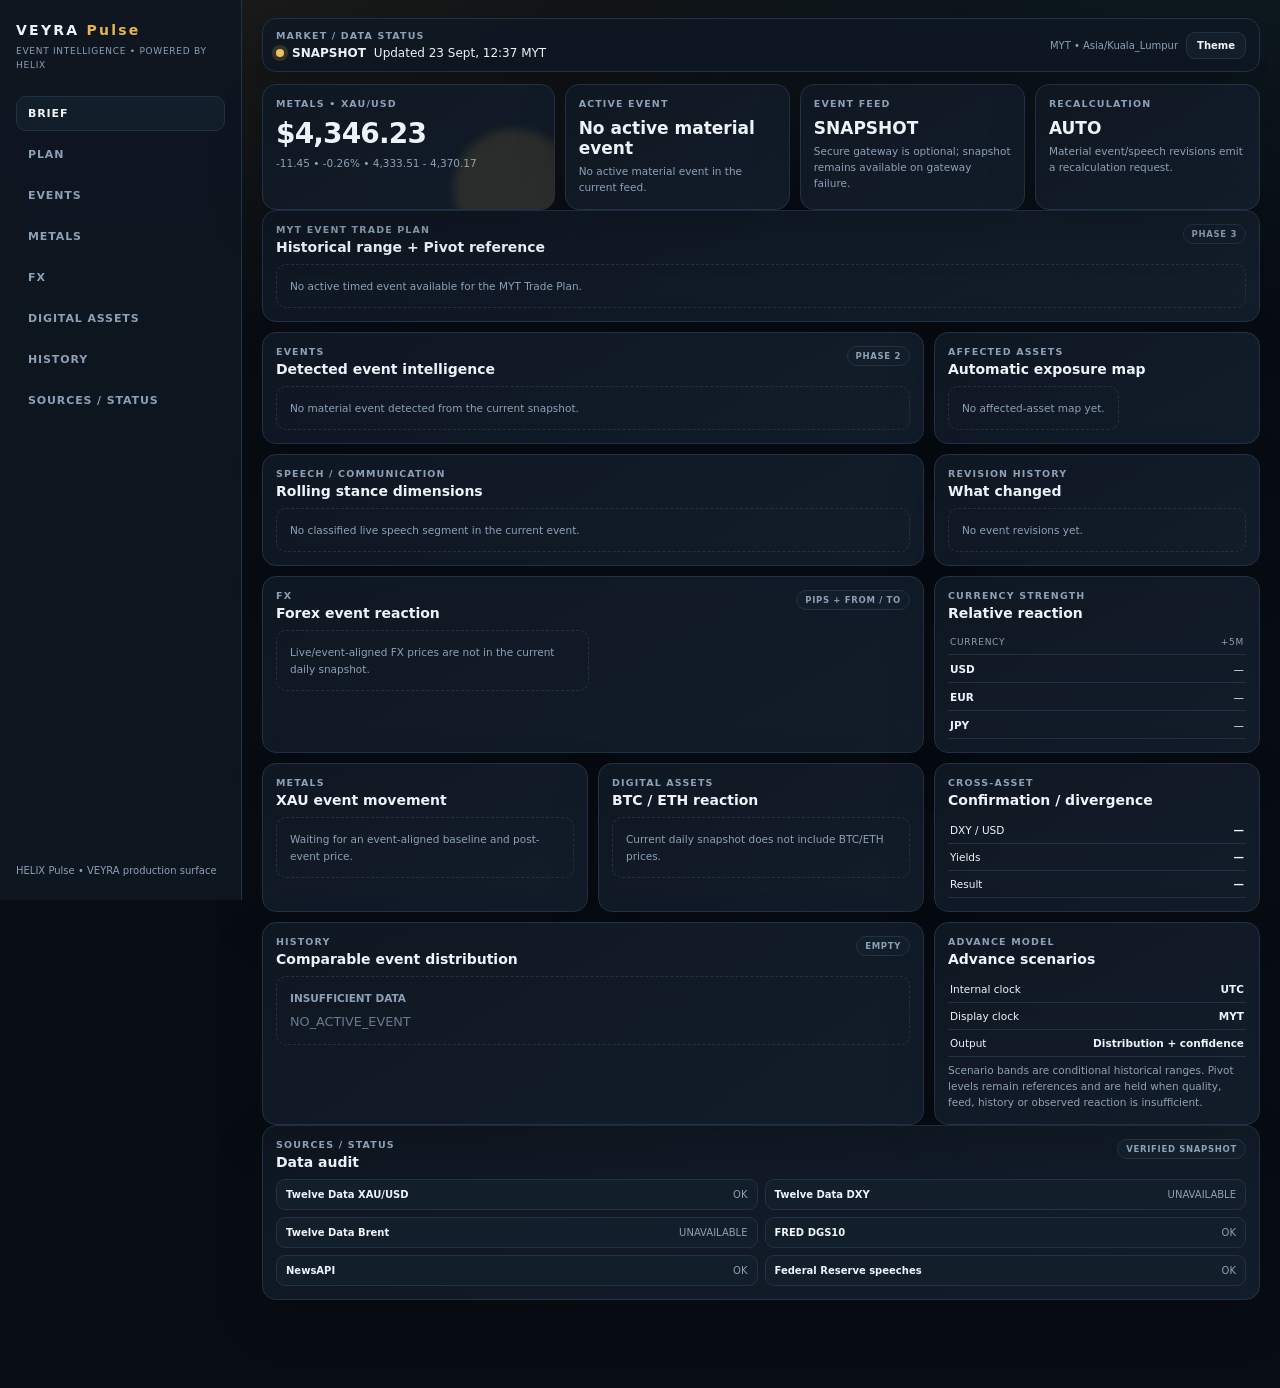
==== commit 72176172: "feat: migrate production index to VEYRA Pulse" ====
--- a/index.html
+++ b/index.html
@@ -1,652 +1,13 @@
-<!doctype html>
-<html lang="en" data-theme="dark">
-<head>
-  <meta charset="UTF-8" />
-  <meta name="viewport" content="width=device-width,initial-scale=1" />
-  <title>XAU//DESK - Daily Gold Brief &amp; Speaker Watch</title>
-  <style>
-    :root{
-      --bg:#0a0f15;--panel:#101821;--panel2:#141f2b;--line:#243444;--text:#e9f0f7;--muted:#8ba0b5;
-      --accent:#e2b04a;--accent2:#6fd3c7;--good:#3ecf8e;--bad:#ff5f7a;--warn:#f0c04a;
-      --hawk:#ff6b6b;--dove:#4bb3ff;--chip:#16222f;
-    }
-    html[data-theme="light"]{
-      --bg:#eef2f6;--panel:#ffffff;--panel2:#f6f9fc;--line:#d7e0ea;--text:#0d1a26;--muted:#5a7086;
-      --accent:#a9781a;--accent2:#158a7d;--good:#12805a;--bad:#c33b56;--warn:#9a6f00;
-      --hawk:#c0334b;--dove:#1f76bd;--chip:#eef3f8;
-    }
-    *{box-sizing:border-box} html,body{height:100%}
-    body{margin:0;font-family:"IBM Plex Sans",system-ui,-apple-system,"Segoe UI",sans-serif;background:
-      radial-gradient(900px 380px at 12% -12%,rgba(226,176,74,.10),transparent),
-      radial-gradient(700px 320px at 100% 0%,rgba(111,211,199,.08),transparent),var(--bg);color:var(--text);}
-    .app{display:grid;grid-template-columns:216px 1fr;min-height:100%}
-    .side{border-right:1px solid var(--line);padding:16px;background:linear-gradient(180deg,color-mix(in srgb,var(--panel) 92%,transparent),color-mix(in srgb,var(--panel2) 82%,transparent));position:sticky;top:0;height:100vh;overflow:auto}
-    .brand{font-weight:800;letter-spacing:.16em;font-size:13px;margin:6px 8px 4px;font-family:"Sora",system-ui,sans-serif}
-    .brand small{display:block;font-weight:600;letter-spacing:.14em;font-size:9px;color:var(--muted);margin-top:4px}
-    .nav{display:grid;gap:5px;margin-top:14px}
-    .nav button{border:1px solid transparent;text-align:left;padding:9px 10px;border-radius:9px;background:transparent;color:var(--muted);font-weight:600;font-size:12.5px;cursor:pointer}
-    .nav button.active,.nav button:hover{background:var(--chip);color:var(--text);border-color:var(--line)}
-    .side .foot{margin:18px 8px 0;font-size:10px;line-height:1.6;color:var(--muted)}
-    .main{padding:14px 16px 40px;overflow:auto}
-    .top{display:flex;justify-content:space-between;align-items:center;gap:10px;flex-wrap:wrap}
-    .status{display:flex;gap:8px;align-items:center;padding:7px 11px;border:1px solid var(--line);border-radius:999px;background:var(--chip);font-size:11px;color:var(--muted)}
-    .dot{width:8px;height:8px;border-radius:999px;background:var(--accent);box-shadow:0 0 0 3px color-mix(in srgb,var(--accent) 22%,transparent)}
-    .controls{display:flex;gap:8px;align-items:center;flex-wrap:wrap}
-    .seg{display:inline-flex;border:1px solid var(--line);background:var(--chip);border-radius:999px;padding:4px}
-    .seg button{border:0;background:transparent;color:var(--muted);font-size:11px;font-weight:700;padding:6px 11px;border-radius:999px;cursor:pointer;letter-spacing:.04em}
-    .seg button.active{background:var(--panel);color:var(--text)}
-    .chip{border:1px solid var(--line);background:var(--chip);color:var(--text);padding:7px 11px;border-radius:8px;font-size:11px;font-weight:700;cursor:pointer;letter-spacing:.04em}
-    .chip:hover{border-color:var(--accent)}
-    .hero{margin-top:12px;display:grid;grid-template-columns:1.5fr 1fr 1fr 1fr;gap:10px}
-    .card{border:1px solid var(--line);background:linear-gradient(150deg,color-mix(in srgb,var(--panel) 97%,transparent),color-mix(in srgb,var(--panel2) 95%,transparent));border-radius:13px;padding:12px;position:relative;overflow:hidden}
-    .k{font-size:10px;text-transform:uppercase;letter-spacing:.09em;color:var(--muted);font-weight:600}
-    .v{margin-top:5px;font-size:23px;font-weight:800;font-family:"JetBrains Mono",ui-monospace,monospace;line-height:1.15}
-    .v.sm{font-size:17px}
-    .sub{margin-top:4px;font-size:11px;color:var(--muted)}
-    .good{color:var(--good)} .bad{color:var(--bad)} .acc{color:var(--accent)}
-    .layout{display:grid;grid-template-columns:1.35fr 1fr;gap:10px;margin-top:10px}
-    .grid2{display:grid;grid-template-columns:1fr 1fr;gap:10px;margin-top:10px}
-    .grid4{display:grid;grid-template-columns:1fr 1fr 1fr 1fr;gap:10px;margin-top:10px}
-    table{width:100%;border-collapse:collapse;font-size:12px}
-    th,td{padding:8px 8px;border-bottom:1px solid var(--line);text-align:left;vertical-align:top}
-    th{font-size:9.5px;letter-spacing:.07em;text-transform:uppercase;color:var(--muted)}
-    tbody tr:hover{background:color-mix(in srgb,var(--chip) 60%,transparent)}
-    a{color:var(--accent);text-decoration:none} a:hover{text-decoration:underline}
-    .badge{font-size:9.5px;padding:2px 7px;border-radius:999px;border:1px solid var(--line);white-space:nowrap;font-weight:700;letter-spacing:.04em}
-    .b-bear{border-color:color-mix(in srgb,var(--bad) 45%,var(--line));color:var(--bad)}
-    .b-bull{border-color:color-mix(in srgb,var(--good) 45%,var(--line));color:var(--good)}
-    .b-neu{border-color:var(--line);color:var(--muted)}
-    .b-hawk{border-color:color-mix(in srgb,var(--hawk) 50%,var(--line));color:var(--hawk)}
-    .b-dove{border-color:color-mix(in srgb,var(--dove) 50%,var(--line));color:var(--dove)}
-    .b-high{border-color:color-mix(in srgb,var(--bad) 50%,var(--line));color:var(--bad)}
-    .b-med{border-color:color-mix(in srgb,var(--warn) 50%,var(--line));color:var(--warn)}
-    .sig{font-size:10px;padding:3px 9px;border-radius:6px;font-weight:800;letter-spacing:.07em;white-space:nowrap}
-    .sig-sell{background:color-mix(in srgb,var(--bad) 18%,transparent);color:var(--bad);border:1px solid color-mix(in srgb,var(--bad) 45%,var(--line))}
-    .sig-buy{background:color-mix(in srgb,var(--good) 18%,transparent);color:var(--good);border:1px solid color-mix(in srgb,var(--good) 45%,var(--line))}
-    .sig-neu{background:var(--chip);color:var(--muted);border:1px solid var(--line)}
-    .pct{font-family:"JetBrains Mono",monospace;font-weight:700}
-    .spk{border:1px solid var(--line);border-radius:11px;padding:10px;background:var(--chip);margin-bottom:8px;border-left:3px solid var(--line)}
-    .spk.hawk{border-left-color:var(--hawk)} .spk.dove{border-left-color:var(--dove)}
-    .spk .hd{display:flex;justify-content:space-between;gap:8px;align-items:center;flex-wrap:wrap}
-    .spk .nm{font-weight:700;font-size:12.5px}
-    .spk .rl{font-size:10px;color:var(--muted);letter-spacing:.04em}
-    .spk .qt{margin-top:6px;font-size:11.5px;line-height:1.5}
-    .spk .im{margin-top:6px;font-size:10.5px;color:var(--muted)}
-    .spk .mt{margin-top:7px;padding-top:6px;border-top:1px dashed var(--line);font-size:10px;color:var(--muted);font-family:"JetBrains Mono",monospace}
-    .gauge{margin-top:10px}
-    .gbar{height:10px;border-radius:999px;background:linear-gradient(90deg,var(--dove),color-mix(in srgb,var(--muted) 40%,var(--line)),var(--hawk));position:relative}
-    .gmark{position:absolute;top:-5px;width:3px;height:20px;background:var(--text);border-radius:2px;box-shadow:0 0 0 2px var(--panel)}
-    .glab{display:flex;justify-content:space-between;font-size:10px;color:var(--muted);margin-top:6px;letter-spacing:.06em}
-    .netsig{display:flex;align-items:center;gap:12px;flex-wrap:wrap;margin-top:12px;padding:10px;border:1px solid var(--line);border-radius:10px;background:var(--chip)}
-    .netsig .big{font-size:22px;font-weight:800;font-family:"JetBrains Mono",monospace}
-    .chart-shell{position:relative}
-    .chart{margin-top:8px;height:196px;border:1px solid var(--line);border-radius:10px;background:color-mix(in srgb,var(--chip) 45%,transparent);cursor:crosshair}
-    .chart svg{width:100%;height:100%;display:block}
-    .chart svg .axis-text{font:600 9px "JetBrains Mono",ui-monospace,monospace;fill:var(--muted);letter-spacing:.03em}
-    .chart svg .axis-title{font:700 9px "IBM Plex Sans",sans-serif;fill:var(--muted);letter-spacing:.08em;text-transform:uppercase}
-    .legend{display:flex;flex-wrap:wrap;gap:10px 16px;margin-top:7px;font-size:10px;color:var(--muted);letter-spacing:.04em}
-    .legend .lg{display:inline-flex;align-items:center;gap:6px;font-weight:700}
-    .legend .lg::before{content:"";width:11px;height:2px;background:var(--lg-c,var(--accent));border-radius:2px}
-    .cursor{position:absolute;inset:0;pointer-events:none;opacity:0;transition:opacity .12s}
-    .chart-shell.active .cursor{opacity:1}
-    .cursor .vx,.cursor .hy{position:absolute;background:color-mix(in srgb,var(--accent) 85%,transparent)}
-    .cursor .vx{width:1px;top:0;bottom:0;left:50%}
-    .cursor .hy{height:1px;left:0;right:0;top:50%;background:color-mix(in srgb,var(--accent2) 75%,transparent)}
-    .cursor .lb{position:absolute;right:8px;top:8px;background:var(--panel);border:1px solid var(--line);border-radius:6px;padding:4px 7px;font:700 10px "JetBrains Mono",monospace}
-    .ladder{display:grid;gap:6px;margin-top:8px}
-    .rung{display:flex;justify-content:space-between;align-items:center;border:1px solid var(--line);border-radius:8px;padding:7px 10px;font-size:12px;background:var(--chip)}
-    .rung .lab{color:var(--muted);font-size:10px;letter-spacing:.06em;text-transform:uppercase}
-    .rung .num{font-family:"JetBrains Mono",monospace;font-weight:700}
-    .cal{display:grid;gap:6px;margin-top:8px}
-    .cal .row{display:flex;justify-content:space-between;gap:8px;align-items:center;border-bottom:1px solid var(--line);padding:7px 2px;font-size:11.5px}
-    .cal .dt{color:var(--muted);min-width:74px;font-size:10.5px;letter-spacing:.04em}
-    .pres{display:grid;gap:9px;margin-top:8px}
-    .pres .row .hd{display:flex;justify-content:space-between;font-size:11px;margin-bottom:4px}
-    .bar{height:6px;border-radius:999px;background:color-mix(in srgb,var(--line) 80%,transparent);overflow:hidden}
-    .bar>i{display:block;height:100%;width:var(--w,50%);background:linear-gradient(90deg,var(--accent),var(--accent2))}
-    .bar>i.dn{background:linear-gradient(90deg,var(--warn),var(--bad))}
-    .flow{display:grid;grid-template-columns:repeat(4,1fr);gap:9px;margin-top:8px}
-    .step{border:1px solid var(--line);border-radius:10px;background:var(--chip);padding:10px}
-    .step h4{margin:0 0 5px;font-size:10.5px;letter-spacing:.07em;text-transform:uppercase}
-    .step p{margin:0;font-size:11px;color:var(--muted);line-height:1.5}
-    .formula{margin-top:8px;padding:10px;border:1px dashed var(--line);border-radius:9px;font-family:"JetBrains Mono",monospace;font-size:11.5px;color:var(--accent);background:var(--chip);overflow-x:auto}
-    .mtable{width:100%;border-collapse:collapse;font-size:11px;margin-top:8px}
-    .mtable td{padding:5px 6px;border-bottom:1px solid var(--line)}
-    .mtable td:last-child{text-align:right;font-family:"JetBrains Mono",monospace;color:var(--accent)}
-    .palette{position:fixed;inset:0;background:rgba(5,10,18,.5);backdrop-filter:blur(6px);display:none;align-items:flex-start;justify-content:center;padding-top:14vh;z-index:40}
-    .palette.open{display:flex}
-    .palette-card{width:min(660px,92vw);border:1px solid var(--line);border-radius:12px;background:var(--panel);overflow:hidden}
-    .palette input{width:100%;border:0;border-bottom:1px solid var(--line);padding:12px;background:var(--chip);color:var(--text);font:12px "JetBrains Mono",monospace;outline:none}
-    .palette button{width:100%;border:0;border-bottom:1px solid var(--line);padding:10px 12px;background:transparent;color:var(--text);text-align:left;cursor:pointer;font-size:12px}
-    .palette button:hover{background:var(--chip)}
-    .focus{position:fixed;inset:0;background:rgba(4,8,15,.62);backdrop-filter:blur(4px);display:none;z-index:30}
-    .focus.show{display:block}
-    .chart-shell.floating{position:fixed!important;z-index:31!important;box-shadow:0 30px 90px rgba(0,0,0,.5)!important;background:var(--panel)}
-    .note{font-size:10.5px;color:var(--muted);line-height:1.6;margin-top:8px}
-    .hidden{display:none!important}
-    .healthbar{margin-top:10px;display:grid;grid-template-columns:1.25fr .9fr .9fr 1.2fr;gap:8px}
-    .healthitem{border:1px solid var(--line);background:var(--chip);border-radius:10px;padding:9px 10px;min-width:0}
-    .healthitem .hv{margin-top:3px;font:800 12px "JetBrains Mono",ui-monospace,monospace;white-space:nowrap;overflow:hidden;text-overflow:ellipsis}
-    .healthitem .hs{margin-top:3px;font-size:9.5px;color:var(--muted);line-height:1.35}
-    .health-state{display:inline-flex;align-items:center;gap:6px}
-    .health-state::before{content:"";width:8px;height:8px;border-radius:999px;background:var(--warn)}
-    .health-state.fresh::before{background:var(--good)}
-    .health-state.stale::before,.health-state.seed::before{background:var(--bad)}
-    .health-state.aging::before,.health-state.degraded::before{background:var(--warn)}
-    .source-grid{display:grid;grid-template-columns:repeat(auto-fit,minmax(190px,1fr));gap:6px;margin-top:7px}
-    .source-row{border:1px solid var(--line);border-radius:8px;padding:7px 8px;font-size:10px;color:var(--muted);background:color-mix(in srgb,var(--panel) 75%,transparent)}
-    .source-row b{color:var(--text)}
-    .source-row.ok{border-left:3px solid var(--good)}
-    .source-row.fail{border-left:3px solid var(--warn)}
-    @media (max-width:1150px){.hero,.layout,.grid2,.grid4,.flow,.healthbar{grid-template-columns:1fr}.app{grid-template-columns:78px 1fr}.brand small,.side .foot{display:none}}
-  </style>
-</head>
-<body>
-  <div class="focus" id="focus"></div>
-  <div class="app">
-    <aside class="side">
-      <div class="brand">XAU<span style="color:var(--accent)">//</span>DESK<small>GOLD BRIEF &amp; SPEAKER WATCH</small></div>
-      <nav class="nav" id="nav">
-        <button data-filter="all" class="active">Overview</button>
-        <button data-filter="news">News Feed</button>
-        <button data-filter="speakers">Speaker Watch</button>
-        <button data-filter="model">Impact Model</button>
-        <button data-filter="levels">Levels &amp; Calendar</button>
-        <button data-filter="charts">Charts</button>
-      </nav>
-      <div class="foot">
-        <div id="nav-updated">—</div>
-        <div style="margin-top:6px">Model convention: <b>hawkish = DOWN pressure</b>, <b>dovish = UP pressure</b>. Press <b>/</b> for commands.</div>
-      </div>
-    </aside>
-
-    <main class="main">
-      <div class="top">
-        <div class="status"><span class="dot"></span><span>XAU/USD · <b id="session-label">—</b> · Updated <b id="updated-label">—</b></span></div>
-        <div class="controls">
-          <div class="seg" id="mode"><button data-mode="daily" class="active">DAILY</button><button data-mode="demo">DEMO</button></div>
-          <button class="chip" id="refresh">Refresh Data</button>
-          <div class="seg" id="theme"><button data-theme="dark" class="active">Dark</button><button data-theme="light">Light</button></div>
-        </div>
-      </div>
-
-      <section class="healthbar" aria-label="Daily data health">
-        <div class="healthitem"><div class="k">Data status</div><div class="hv"><span id="health-state" class="health-state">CHECKING</span></div><div class="hs" id="health-detail">—</div></div>
-        <div class="healthitem"><div class="k">Snapshot age</div><div class="hv" id="health-age">—</div><div class="hs">Measured from generated timestamp</div></div>
-        <div class="healthitem"><div class="k">Sources</div><div class="hv" id="health-sources">—</div><div class="hs">Successful / configured sources</div></div>
-        <div class="healthitem"><div class="k">Daily schedule</div><div class="hv" id="health-next">07:10 MYT</div><div class="hs">GitHub Actions · Asia/Kuala_Lumpur</div></div>
-      </section>
-      <details class="card" style="margin-top:8px;padding:9px 11px"><summary style="cursor:pointer;font-size:11px;font-weight:700">Source health & warnings</summary><div id="source-health" class="source-grid"></div><div id="health-warnings" class="note"></div></details>
-
-      <p class="note" id="demo-note" style="display:none">DEMO mode: the spot price and the last chart point are <b>simulated</b> for demonstration only. No live feed is connected.</p>
-
-      <section class="hero" data-sec="charts">
-        <div class="card"><div class="k">XAU/USD Spot</div><div class="v" id="k-spot">—</div><div class="sub" id="k-spot-sub">—</div></div>
-        <div class="card"><div class="k">Brent Spot</div><div class="v" id="k-odds">—</div><div class="sub" id="k-odds-sub">—</div></div>
-        <div class="card"><div class="k">DXY</div><div class="v sm" id="k-dxy">—</div><div class="sub" id="k-dxy-sub">—</div></div>
-        <div class="card"><div class="k">US 10Y Yield</div><div class="v sm" id="k-y10">—</div><div class="sub" id="k-y10-sub">—</div></div>
-      </section>
-
-      <section class="card" style="margin-top:10px" data-sec="speakers model">
-        <div class="k">Hawkish / Dovish Gauge</div>
-        <div class="gauge">
-          <div class="gbar"><span class="gmark" id="gmark" style="left:50%"></span></div>
-          <div class="glab"><span>DOVISH</span><span id="gauge-label">—</span><span>HAWKISH</span></div>
-        </div>
-        <div class="note" id="gauge-summary">—</div>
-        <div class="netsig">
-          <div><div class="k">Net speech signal</div><div class="big" id="net-sig">—</div></div>
-          <div style="flex:1;min-width:200px"><div class="k">Cumulative est. move</div><div class="big" id="net-pct">—</div>
-            <div class="note" id="net-note">—</div></div>
-        </div>
-      </section>
-
-      <section class="layout">
-        <article class="card" data-sec="news">
-          <div class="k">Today's XAUUSD News Feed</div>
-          <table>
-            <thead><tr><th>Date</th><th>Headline</th><th>Signal</th><th>Est. move</th><th>Source</th></tr></thead>
-            <tbody id="news-body"></tbody>
-          </table>
-          <div class="note">Model tilt: bearish/hawkish language = DOWN pressure, bullish/dovish language = UP pressure. Numeric event-impact estimates are not fabricated.</div>
-        </article>
-        <article class="card" data-sec="speakers">
-          <div class="k">Speaker Watch — Hawkish / Dovish Hints</div>
-          <div id="speaker-list" style="margin-top:8px"></div>
-        </article>
-      </section>
-
-      <section class="card" style="margin-top:10px" data-sec="model">
-        <div class="k">Speech Impact Model — how the % is calculated</div>
-        <div class="formula" id="model-formula">—</div>
-        <div class="note" id="model-note"></div>
-        <div class="grid4" style="margin-top:10px">
-          <div><div class="k">BASE</div><div class="v sm acc" id="m-base">—</div><div class="note">Assumed max single-event gold move.</div></div>
-          <div><div class="k">Speaker weight</div><table class="mtable" id="m-weights"></table></div>
-          <div><div class="k">Signal strength</div><table class="mtable" id="m-strength"></table></div>
-          <div><div class="k">Surprise factor</div><table class="mtable" id="m-surprise"></table></div>
-        </div>
-        <div class="note"><b>Read this as a labelled heuristic, not a measurement or trade instruction.</b> Sourced facts and derived pressure are shown separately. The genuine daily updater does not invent numeric event-impact percentages.</div>
-      </section>
-
-      <section class="grid2" data-sec="charts">
-        <div class="card chart-shell">
-          <div class="k" id="c1-title">Gold price — recent path</div>
-          <div class="chart" id="chart1"></div>
-          <div class="legend" id="legend1"></div>
-          <div class="cursor"><span class="vx"></span><span class="hy"></span><span class="lb">x:0 y:0</span></div>
-          <div class="note" id="c1-note"></div>
-        </div>
-        <div class="card chart-shell">
-          <div class="k" id="c2-title">DXY — recent daily path</div>
-          <div class="chart" id="chart2"></div>
-          <div class="legend" id="legend2"></div>
-          <div class="cursor"><span class="vx"></span><span class="hy"></span><span class="lb">x:0 y:0</span></div>
-          <div class="note" id="c2-note"></div>
-        </div>
-      </section>
-
-      <section class="grid4" data-sec="levels">
-        <div class="card"><div class="k">Resistance</div><div class="ladder" id="res-ladder"></div></div>
-        <div class="card"><div class="k">Support</div><div class="ladder" id="sup-ladder"></div></div>
-        <div class="card"><div class="k">Macro Pressure</div><div class="pres" id="pressure"></div><div class="note">Qualitative analyst read — not measured data.</div></div>
-        <div class="card"><div class="k">Event Calendar</div><div class="cal" id="calendar"></div></div>
-      </section>
-
-      <section class="card" style="margin-top:10px" data-sec="news speakers">
-        <div class="k">Daily Flow</div>
-        <div class="flow">
-          <div class="step"><h4>1 · Fetch</h4><p id="f1">Retrieve last-24h gold news + central-bank speeches.</p></div>
-          <div class="step"><h4>2 · Classify</h4><p id="f2">Tag each item hawkish / dovish / neutral.</p></div>
-          <div class="step"><h4>3 · Score</h4><p id="f3">Apply the pressure model; hawkish language = DOWN pressure, dovish language = UP pressure.</p></div>
-          <div class="step"><h4>4 · Publish</h4><p id="f4">Write the daily snapshot to the data file.</p></div>
-        </div>
-        <div class="note" id="sources">Sources: —</div>
-      </section>
-    </main>
-  </div>
-
-  <div class="palette" id="palette">
-    <div class="palette-card">
-      <input id="cmd" value="/" />
-      <button data-cmd="theme dark">theme dark</button>
-      <button data-cmd="theme light">theme light</button>
-      <button data-cmd="mode demo">mode demo</button>
-      <button data-cmd="mode daily">mode daily</button>
-      <button data-cmd="filter news">filter news</button>
-      <button data-cmd="filter speakers">filter speakers</button>
-      <button data-cmd="filter model">filter model</button>
-      <button data-cmd="filter all">filter all</button>
-      <button data-cmd="focus chart">focus chart</button>
-    </div>
-  </div>
-
-  <script>
-    window.XAUUSD_EMBEDDED = {
-      updated: "2026-09-16 10:03 SGT",
-      session: "Pre-FOMC decision (FOMC 16 Sep, ~18:00 GMT)",
-      price: { spot: 4310.27, change: 11.18, changePct: 0.26, dayRange: "4,290 - 4,315", monthPct: -2.40, yearPct: 16.75, ath: 5608.35, note: "5-week low $4,282 hit Mon 14 Sep; 3rd straight weekly loss" },
-      macro: [
-        { label: "DXY", value: "99.50", delta: "+0.39%", tone: "bad", note: "5th consecutive session of gains" },
-        { label: "US 10Y", value: "4.955%", delta: "toward 5.0%", tone: "bad", note: "Inflation + fiscal pressure" },
-        { label: "Brent", value: "$107.35", delta: "+2.62%", tone: "bad", note: "Saudi East-West pipeline still shut" },
-        { label: "Sep hike odds", value: "~92%", delta: "25bp", tone: "bad", note: "First Fed hike in 3 years" }
-      ],
-      sentiment: { bias: "HAWKISH", goldTone: "BEARISH", score: -0.62, confidence: 88, summary: "Energy-led inflation plus a firm dollar and rising real yields are capping gold into the FOMC. Structural central-bank and ETF demand is the offset.", netSpeechSignal: "SELL", netSpeechPct: -3.96, netNote: "Sum of independent speech estimates; events overlap, so the total is a directional gauge, not an additive forecast." },
-      model: {
-        base: 2.5,
-        formula: "impact% = BASE x speakerWeight x signalStrength x surpriseFactor",
-        note: "Model output - a transparent heuristic, NOT measured data. Legacy interpretation only: hawkish -> DOWN pressure, dovish -> UP pressure.",
-        weights: [ { k: "Fed Chair", v: 1.0 }, { k: "Central-bank decision / head", v: 0.9 }, { k: "FOMC voter", v: 0.8 }, { k: "Analyst / CIO", v: 0.35 }, { k: "Politician", v: 0.15 } ],
-        strength: [ { k: "Actual policy decision", v: 1.0 }, { k: "Explicit forward guidance", v: 0.7 }, { k: "Vote / dissent", v: 0.6 }, { k: "Commentary", v: 0.4 }, { k: "Political pressure", v: 0.25 } ],
-        surprise: [ { k: "Unpriced / surprise", v: 1.0 }, { k: "Partly priced", v: 0.5 }, { k: "Largely priced", v: 0.35 }, { k: "Fully priced / stale", v: 0.15 } ]
-      },
-      news: [
-        { time: "16 Sep", title: "FOMC decision due today; market prices ~92% odds of a 25bp hike", summary: "Dot plot and Warsh press conference are the swing factors. Most of the hike already looks priced.", source: "Trading Economics", url: "https://tradingeconomics.com/commodity/gold", impact: "bearish", signal: "SELL", impactPct: -0.88 },
-        { time: "16 Sep", title: "Oil extends rally as Saudi East-West pipeline stays shut", summary: "Brent ~$107. Higher energy feeds inflation expectations and hardens the Fed's tightening case.", source: "Trading Economics", url: "https://tradingeconomics.com/commodity/gold", impact: "bearish", signal: "SELL", impactPct: -0.45 },
-        { time: "15 Sep", title: "US 10Y yield pushes toward 5%; DXY gains a fifth session", summary: "Rising real yields and a firmer dollar raise the opportunity cost of holding non-yielding bullion.", source: "Trading Economics", url: "https://tradingeconomics.com/commodity/gold", impact: "bearish", signal: "SELL", impactPct: -0.35 },
-        { time: "14 Sep", title: "Gold slides to a one-month low as oil rally fans hike bets", summary: "Spot fell 0.8% to $4,312.59, having touched its lowest since 7 Aug.", source: "Reuters", url: "https://www.reuters.com/world/india/gold-slips-oil-rally-fans-r…bets-ahead-fed-meeting-2026-09-14/", impact: "bearish", signal: "SELL", impactPct: -0.25 },
-        { time: "13 Sep", title: "BoJ expected to hike on Friday (18 Sep)", summary: "A synchronised G3 tightening backdrop (ECB hiked 10 Sep) adds to gold's headwind.", source: "Trading Economics", url: "https://tradingeconomics.com/commodity/gold", impact: "bearish", signal: "SELL", impactPct: -0.30 },
-        { time: "10 Sep", title: "Central banks bought a record 288.9t in Q2 2026; August ETF inflows $18B", summary: "Reserve managers and ETF holders are leaning the same way - a structural demand floor.", source: "GoldSilver / World Gold Council", url: "https://goldsilver.com/industry-news/article/gold-price-outlook-september-2026/", impact: "bullish", signal: "BUY", impactPct: 0.55 },
-        { time: "14 Sep", title: "ANZ keeps 12-month gold target at $5,400 despite 3-hike forecast", summary: "Sees three 25bp Fed hikes by Mar 2027 but expects geopolitical uncertainty to keep supporting gold.", source: "Yahoo Finance", url: "https://uk.finance.yahoo.com/news/gold-prices-decline-markets-price-093344058.html", impact: "bullish", signal: "BUY", impactPct: 0.20 }
-      ],
-      speakers: [
-        { name: "FOMC decision (today)", role: "Federal Reserve", side: "hawkish", signal: "SELL", quote: "Consensus 25bp hike; the surprise would be a hold or a dovish dot plot.", impact: "Raises real yields - direct pressure on gold", date: "16 Sep 2026", source: "Trading Economics", url: "https://tradingeconomics.com/commodity/gold", w: 1.0, s: 1.0, f: 0.35, impactPct: -0.88 },
-        { name: "Kevin Warsh", role: "Fed Chair", side: "hawkish", signal: "SELL", quote: "Hawkish stance; open to raising rates if inflation does not keep declining.", impact: "Forward guidance sets the real-yield path", date: "Sep 2026", source: "LiteFinance", url: "https://www.litefinance.org/blog/analysts-opinions/gold-price-prediction-forecast/daily-and-weekly/", w: 1.0, s: 0.7, f: 0.35, impactPct: -0.61 },
-        { name: "ECB", role: "European Central Bank", side: "hawkish", signal: "SELL", quote: "Raised key rates 25bp on 10 September.", impact: "Global tightening cycle - gold headwind", date: "10 Sep 2026", source: "Livemint", url: "https://www.livemint.com/market/stock-market-news/the-us-federal-reserves-policy-meeting-due-on-wednesday-september-16-how-will-it-impact-your-stocks-gold-and-rupee-11789368302533.html", w: 0.9, s: 1.0, f: 0.35, impactPct: -0.79 },
-        { name: "Bank of Japan", role: "BoJ", side: "hawkish", signal: "SELL", quote: "Widely expected to raise rates on 18 September.", impact: "Yen-funded carry unwind risk", date: "18 Sep 2026", source: "Trading Economics", url: "https://tradingeconomics.com/commodity/gold", w: 0.9, s: 0.7, f: 0.5, impactPct: -0.79 },
-        { name: "3 FOMC members", role: "Fed voters", side: "hawkish", signal: "SELL", quote: "Dissented in July, voting for an immediate 25bp hike.", impact: "First 3-way dissent since 2016", date: "Jul 2026", source: "Livemint", url: "https://www.livemint.com/market/stock-market-news/the-us-federal-reserves-policy-meeting-due-on-wednesday-september-16-how-will-it-impact-your-stocks-gold-and-rupee-11789368302533.html", w: 0.8, s: 0.6, f: 0.5, impactPct: -0.60 },
-        { name: "Chris Zaccarelli", role: "CIO, Northlight Asset Mgmt", side: "hawkish", signal: "SELL", quote: "With a 0.3% m/m core CPI, the Fed now finds itself with its back against the wall.", impact: "Reinforces the hike case", date: "Sep 2026", source: "Livemint", url: "https://www.livemint.com/market/stock-market-news/the-us-federal-reserves-policy-meeting-due-on-wednesday-september-16-how-will-it-impact-your-stocks-gold-and-rupee-11789368302533.html", w: 0.35, s: 0.4, f: 0.35, impactPct: -0.12 },
-        { name: "Madhavi Arora", role: "Lead Economist, Emkay", side: "hawkish", signal: "SELL", quote: "Markets pricing ~70% odds of a hike; an October hike is priced in fully.", impact: "Hawkish path priced further out", date: "Sep 2026", source: "Livemint", url: "https://www.livemint.com/market/stock-market-news/the-us-federal-reserves-policy-meeting-due-on-wednesday-september-16-how-will-it-impact-your-stocks-gold-and-rupee-11789368302533.html", w: 0.35, s: 0.4, f: 0.5, impactPct: -0.18 },
-        { name: "Donald Trump", role: "US President", side: "dovish", signal: "BUY", quote: "Again called for lower interest rates, criticising the Fed.", impact: "Political pressure; limited near-term effect", date: "14 Sep 2026", source: "Yahoo Finance", url: "https://uk.finance.yahoo.com/news/gold-prices-decline-markets-price-093344058.html", w: 0.15, s: 0.25, f: 0.15, impactPct: 0.01 },
-        { name: "Justin Khoo", role: "Senior Market Analyst, VT Markets", side: "neutral", signal: "NEUTRAL", quote: "Gold could weaken if the hike pushes real yields and the dollar higher; the signals on the path ahead matter more than the decision.", impact: "Scenario framing, not a directional call", date: "Sep 2026", source: "Livemint", url: "https://www.livemint.com/market/stock-market-news/the-us-federal-reserves-policy-meeting-due-on-wednesday-september-16-how-will-it-impact-your-stocks-gold-and-rupee-11789368302533.html", w: 0.35, s: 0.4, f: 0.15, impactPct: 0.00 }
-      ],
-      levels: { resistance: [4376, 4441, 4509, 4577], support: [4313, 4255, 4202, 4157], note: "Analyst technical levels (4H), not guarantees." },
-      calendar: [
-        { date: "Tue 15 Sep", event: "Weekly ADP employment; NY Empire State Mfg Index", importance: "med" },
-        { date: "Wed 16 Sep", event: "FOMC decision + dot plot + press conference", importance: "high" },
-        { date: "Thu 17 Sep", event: "Initial jobless claims; Philadelphia Fed Mfg Index", importance: "med" },
-        { date: "Fri 18 Sep", event: "August industrial production; BoJ rate decision", importance: "high" }
-      ],
-      pressure: [
-        { label: "Hawkish Fed", level: "Very high", w: 92, dir: "down" },
-        { label: "Real-yield pressure", level: "High", w: 78, dir: "down" },
-        { label: "USD pressure", level: "High", w: 72, dir: "down" },
-        { label: "Oil / inflation", level: "High", w: 70, dir: "down" },
-        { label: "Safe-haven bid", level: "Moderate", w: 45, dir: "up" }
-      ],
-      priceSeries: { label: "Recent gold path (cited anchor points)", unit: "USD / troy oz", yMin: 4000, yMax: 5700, points: [
-        { x: "Jan 2026", y: 5608.35 }, { x: "Jul 2026", y: 4029.08 }, { x: "Sep 3", y: 4488.54 }, { x: "Sep 7", y: 4410.55 },
-        { x: "Sep 10", y: 4385.00 }, { x: "Sep 14", y: 4312.59 }, { x: "Sep 15", y: 4306.00 }, { x: "Sep 16", y: 4310.27 }
-      ]},
-      oddsSeries: { label: "September hike odds (cited snapshots)", unit: "%", yMin: 0, yMax: 100, points: [
-        { x: "Aug 14", y: 31 }, { x: "Sep 1", y: 70 }, { x: "Sep 5", y: 61 }, { x: "Sep 10", y: 60 },
-        { x: "Sep 12", y: 90 }, { x: "Sep 14", y: 88 }, { x: "Sep 16", y: 92 }
-      ]},
-      sources: ["Trading Economics - Gold", "Reuters - Gold slides to one-month low (14 Sep)", "Yahoo Finance - Gold prices decline (14 Sep)", "Livemint - Fed 16 Sep impact on gold", "GoldSilver - Gold Price Outlook September 2026", "LiteFinance - XAU/USD daily/weekly forecast"]
-    };
-  </script>
-  <!-- External snapshot generated by the daily updater. Cache-busted so Refresh Data checks the newest file. -->
-  <script>document.write('<script src="./xauusd-data.js?v=' + Date.now() + '" onerror="window.__xauusdExternalMissing=true"><\/script>');</script>
-  <script>
-  (function () {
-    "use strict";
-    var $ = function (s, p) { return (p || document).querySelector(s); };
-    var $$ = function (s, p) { return Array.prototype.slice.call((p || document).querySelectorAll(s)); };
-    var D = window.XAUUSD_DATA || window.XAUUSD_EMBEDDED;
-    var SOURCE = window.XAUUSD_DATA ? "external snapshot" : "embedded snapshot";
-    var money = function (v) { return (v == null || !isFinite(Number(v))) ? "—" : "$" + Number(v).toLocaleString(undefined, { minimumFractionDigits: 2, maximumFractionDigits: 2 }); };
-    var num = function (v) { return Number(v).toLocaleString(undefined, { maximumFractionDigits: 2 }); };
-    function esc(s) { return String(s == null ? "" : s).replace(/[&<>"]/g, function (c) { return ({ "&": "&amp;", "<": "&lt;", ">": "&gt;", '"': "&quot;" })[c]; }); }
-    function pctTxt(v) { if (v == null) return "—"; var n = Number(v); return (n > 0 ? "+" : "") + n.toFixed(2) + "%"; }
-    function pctCls(v) { var n = Number(v); return n > 0 ? "good" : n < 0 ? "bad" : ""; }
-    function sigCls(s) { return (s === "SELL" || s === "DOWN") ? "sig-sell" : (s === "BUY" || s === "UP") ? "sig-buy" : "sig-neu"; }
-    function sigLabel(s) { return s === "SELL" ? "DOWN" : s === "BUY" ? "UP" : (s || "—"); }
-
-    /* ---------- theme ---------- */
-    var safeGet = function () { try { return localStorage.getItem("xau-theme"); } catch (e) { return null; } };
-    var safeSet = function (t) { try { localStorage.setItem("xau-theme", t); } catch (e) {} };
-    function setTheme(t) {
-      document.documentElement.setAttribute("data-theme", t); safeSet(t);
-      $$("#theme button").forEach(function (b) { b.classList.toggle("active", b.dataset.theme === t); });
-    }
-    $$("#theme button").forEach(function (b) { b.onclick = function () { setTheme(b.dataset.theme); }; });
-    var savedTheme = safeGet(); if (savedTheme) setTheme(savedTheme);
-
-    /* ---------- render ---------- */
-    function parseGeneratedAt() {
-      var raw = D.meta && D.meta.generatedAt;
-      if (raw) { var t = Date.parse(raw); if (!isNaN(t)) return t; }
-      var u = String(D.updated || "").replace(" MYT", "+08:00").replace(" SGT", "+08:00");
-      var t2 = Date.parse(u); return isNaN(t2) ? null : t2;
-    }
-    function renderDataHealth() {
-      var meta = D.meta || {};
-      var t = parseGeneratedAt(), ageH = t == null ? null : (Date.now() - t) / 36e5;
-      var ss = meta.sourceStatus || {}, keys = Object.keys(ss), ok = keys.filter(function(k){return ss[k] && ss[k].ok;}).length;
-      var verified = meta.verified === true && meta.seed !== true;
-      var staleH = Number(meta.staleAfterHours || 30);
-      var state = "FRESH", cls = "fresh";
-      if (!verified) { state = "SEED / UNVERIFIED"; cls = "seed"; }
-      else if (ageH == null || ageH > 48) { state = "STALE"; cls = "stale"; }
-      else if (ageH > staleH) { state = "AGING"; cls = "aging"; }
-      else if (keys.length && ok < keys.length) { state = "DEGRADED"; cls = "degraded"; }
-      var hs = $("#health-state"); hs.textContent = state; hs.className = "health-state " + cls;
-      $("#health-age").textContent = ageH == null ? "unknown" : (ageH < 1 ? Math.max(0,Math.round(ageH*60)) + " min" : ageH.toFixed(1) + " h");
-      $("#health-sources").textContent = keys.length ? (ok + " / " + keys.length + " OK") : "not reported";
-      $("#health-next").textContent = (meta.expectedUpdateLocal || "07:10") + " MYT";
-      $("#health-detail").textContent = verified ? ("Verified generated snapshot · " + SOURCE) : "Starter snapshot only — run the updater before relying on it.";
-      var box = $("#source-health"); box.innerHTML = "";
-      if (!keys.length) box.innerHTML = '<div class="source-row fail"><b>No source metadata</b><br>Legacy/seed snapshot.</div>';
-      keys.forEach(function(k){ var x=ss[k]||{}; var el=document.createElement("div"); el.className="source-row "+(x.ok?"ok":"fail"); el.innerHTML="<b>"+esc(x.label||k)+"</b><br>"+esc(x.detail|| (x.ok?"OK":"Unavailable")); box.appendChild(el); });
-      var ws = meta.warnings || []; $("#health-warnings").textContent = ws.length ? ("Warnings: " + ws.join(" · ")) : "No pipeline warnings reported.";
-      if (state === "STALE" || state === "SEED / UNVERIFIED") document.title = "⚠ " + document.title.replace(/^⚠ /, "");
-    }
-    function renderHero() {
-      var p = D.price;
-      $("#k-spot").textContent = money(p.spot);
-      $("#k-spot-sub").innerHTML = '<span class="' + (p.change >= 0 ? "good" : "bad") + '">' + (p.change >= 0 ? "+" : "") + num(p.change) + " (" + (p.change >= 0 ? "+" : "") + num(p.changePct) + "%)</span> · " + esc(p.dayRange);
-      var odds = (D.macro.filter(function (m) { return m.label === "Brent"; })[0] || {});
-      $("#k-odds").textContent = odds.value || "—";
-      $("#k-odds-sub").textContent = (odds.delta ? odds.delta + " · " : "") + (odds.note || "");
-      var dxy = D.macro.filter(function (m) { return m.label === "DXY"; })[0] || {};
-      $("#k-dxy").textContent = dxy.value || "—";
-      $("#k-dxy-sub").textContent = (dxy.delta ? dxy.delta + " · " : "") + (dxy.note || "");
-      var y10 = D.macro.filter(function (m) { return m.label.indexOf("10Y") > -1; })[0] || {};
-      $("#k-y10").textContent = y10.value || "—";
-      $("#k-y10-sub").textContent = (y10.delta ? y10.delta + " · " : "") + (y10.note || "");
-      $("#session-label").textContent = D.session || "—";
-      $("#updated-label").textContent = D.updated || "—";
-      $("#nav-updated").textContent = "Updated: " + (D.updated || "—");
-      renderDemoNote();
-    }
-
-    function renderGauge() {
-      var s = D.sentiment;
-      var pct = Math.max(2, Math.min(98, 50 + (s.score || 0) * 45));
-      $("#gmark").style.left = pct + "%";
-      $("#gauge-label").textContent = s.bias + " / GOLD " + s.goldTone + " · model confidence " + (s.confidence || "—") + "%";
-      $("#gauge-summary").textContent = s.summary || "";
-      $("#net-sig").innerHTML = '<span class="sig ' + sigCls(s.netSpeechSignal) + '">' + esc(sigLabel(s.netSpeechSignal)) + "</span>";
-      $("#net-sig").className = "big";
-      $("#net-sig").style.color = s.netSpeechPct > 0 ? "var(--good)" : "var(--bad)";
-      $("#net-pct").textContent = (s.netSpeechPct == null || Number(s.netSpeechPct) === 0) ? "direction only" : pctTxt(s.netSpeechPct);
-      $("#net-pct").style.color = s.netSpeechPct > 0 ? "var(--good)" : "var(--bad)";
-      $("#net-note").textContent = s.netNote || "";
-    }
-
-    function renderNews() {
-      var body = $("#news-body"); body.innerHTML = "";
-      (D.news || []).forEach(function (nw) {
-        var tr = document.createElement("tr");
-        tr.innerHTML =
-          '<td style="white-space:nowrap;color:var(--muted)">' + esc(nw.time) + "</td>" +
-          '<td><div style="font-weight:600">' + esc(nw.title) + '</div><div style="color:var(--muted);margin-top:2px">' + esc(nw.summary) + "</div></td>" +
-          '<td><span class="sig ' + sigCls(nw.signal) + '">' + esc(sigLabel(nw.signal)) + "</span></td>" +
-          '<td class="pct ' + pctCls(nw.impactPct) + '">' + pctTxt(nw.impactPct) + "</td>" +
-          '<td style="white-space:nowrap">' + (nw.url ? '<a href="' + esc(nw.url) + '" target="_blank" rel="noopener">' + esc(nw.source) + "</a>" : esc(nw.source || "—")) + "</td>";
-        body.appendChild(tr);
-      });
-      if (!(D.news || []).length) body.innerHTML = '<tr><td colspan="5" style="color:var(--muted)">No items retrieved. Re-run the daily job.</td></tr>';
-    }
-
-    function renderSpeakers() {
-      var box = $("#speaker-list"); box.innerHTML = "";
-      var order = { hawkish: 0, dovish: 1, neutral: 2 };
-      (D.speakers || []).slice().sort(function (a, b) { return (order[a.side] || 9) - (order[b.side] || 9); }).forEach(function (sp) {
-        var cls = sp.side === "hawkish" ? "b-hawk" : sp.side === "dovish" ? "b-dove" : "b-neu";
-        var side = sp.side === "hawkish" ? "hawk" : sp.side === "dovish" ? "dove" : "";
-        var el = document.createElement("div");
-        el.className = "spk " + side;
-        el.innerHTML =
-          '<div class="hd"><div><span class="nm">' + esc(sp.name) + '</span> <span class="rl">· ' + esc(sp.role) + "</span></div>" +
-          '<div style="display:flex;gap:6px;align-items:center"><span class="badge ' + cls + '">' + esc((sp.side || "").toUpperCase()) + '</span><span class="sig ' + sigCls(sp.signal) + '">' + esc(sigLabel(sp.signal)) + "</span></div></div>" +
-          '<div class="qt">"' + esc(sp.quote) + '"</div>' +
-          '<div class="im">' + esc(sp.impact) + " · " + esc(sp.date) + (sp.url ? ' · <a href="' + esc(sp.url) + '" target="_blank" rel="noopener">' + esc(sp.source) + "</a>" : "") + "</div>" +
-          '<div class="mt">est. impact ' + pctTxt(sp.impactPct) + "  ·  " + (sp.w != null ? "w " + sp.w : "") + (sp.s != null ? " x s " + sp.s : "") + (sp.f != null ? " x f " + sp.f : "") + "</div>";
-        box.appendChild(el);
-      });
-      if (!(D.speakers || []).length) box.innerHTML = '<div class="note">No speeches retrieved today.</div>';
-    }
-
-    function renderModel() {
-      var m = D.model || {};
-      $("#model-formula").textContent = m.formula || "—";
-      $("#model-note").textContent = m.note || "";
-      $("#m-base").textContent = (m.base != null ? m.base + "%" : "—");
-      var fill = function (sel, rows) {
-        var t = $(sel); if (!t) return; t.innerHTML = "";
-        (rows || []).forEach(function (r) { t.insertAdjacentHTML("beforeend", "<tr><td>" + esc(r.k) + "</td><td>" + esc(r.v) + "</td></tr>"); });
-      };
-      fill("#m-weights", m.weights); fill("#m-strength", m.strength); fill("#m-surprise", m.surprise);
-    }
-
-    function renderLevels() {
-      var r = $("#res-ladder"); r.innerHTML = "";
-      (D.levels.resistance || []).slice().reverse().forEach(function (v, i, a) {
-        r.insertAdjacentHTML("beforeend", '<div class="rung"><span class="lab">R' + (a.length - i) + '</span><span class="num bad">' + num(v) + "</span></div>");
-      });
-      var s = $("#sup-ladder"); s.innerHTML = "";
-      (D.levels.support || []).forEach(function (v, i) {
-        s.insertAdjacentHTML("beforeend", '<div class="rung"><span class="lab">S' + (i + 1) + '</span><span class="num good">' + num(v) + "</span></div>");
-      });
-    }
-
-    function renderPressure() {
-      var box = $("#pressure"); box.innerHTML = "";
-      (D.pressure || []).forEach(function (p) {
-        box.insertAdjacentHTML("beforeend",
-          '<div class="row"><div class="hd"><span>' + esc(p.label) + '</span><span style="color:var(--muted)">' + esc(p.level) + (p.dir === "up" ? " ▲" : " ▼") + "</span></div>" +
-          '<div class="bar"><i class="' + (p.dir === "down" ? "dn" : "") + '" style="--w:' + p.w + '%"></i></div></div>');
-      });
-    }
-
-    function renderCalendar() {
-      var box = $("#calendar"); box.innerHTML = "";
-      if (!(D.calendar || []).length) box.innerHTML = '<div class="note">No verified calendar provider configured in this build.</div>';
-      (D.calendar || []).forEach(function (c) {
-        var cls = c.importance === "high" ? "b-high" : "b-med";
-        box.insertAdjacentHTML("beforeend",
-          '<div class="row"><span class="dt">' + esc(c.date) + '</span><span style="flex:1">' + esc(c.event) + '</span><span class="badge ' + cls + '">' + esc((c.importance || "").toUpperCase()) + "</span></div>");
-      });
-    }
-
-    function renderSources() { $("#sources").innerHTML = "Sources: " + (D.sources || []).map(esc).join(" · ") + " · data view: " + SOURCE; }
-
-    /* ---------- charts ---------- */
-    var W = 400, H = 200, PADL = 44, PADR = 12, PADT = 16, PADB = 30;
-    function compact(v) { return v >= 1000 ? (v / 1000).toFixed(1) + "k" : String(Math.round(v * 10) / 10); }
-    function buildChart(host, series, color) {
-      var pts = series.points, yMin = series.yMin, yMax = series.yMax;
-      var x = function (i) { return PADL + (i * (W - PADL - PADR) / Math.max(1, pts.length - 1)); };
-      var y = function (v) { return PADT + (1 - (v - yMin) / (yMax - yMin)) * (H - PADT - PADB); };
-      var grid = "", ticks = 4;
-      for (var t = 0; t <= ticks; t++) {
-        var val = yMin + (yMax - yMin) * t / ticks, yy = y(val);
-        grid += '<line x1="' + PADL + '" y1="' + yy.toFixed(1) + '" x2="' + (W - PADR) + '" y2="' + yy.toFixed(1) + '" stroke="var(--line)"/>';
-        grid += '<text class="axis-text" x="' + (PADL - 6) + '" y="' + (yy + 3).toFixed(1) + '" text-anchor="end">' + compact(val) + "</text>";
-      }
-      var step = Math.ceil(pts.length / 5);
-      var xlab = pts.map(function (p, i) {
-        if (i % step !== 0 && i !== pts.length - 1) return "";
-        return '<text class="axis-text" x="' + x(i).toFixed(1) + '" y="' + (H - 12) + '" text-anchor="middle">' + esc(p.x) + "</text>";
-      }).join("");
-      var poly = pts.map(function (p, i) { return x(i).toFixed(1) + "," + y(p.y).toFixed(1); }).join(" ");
-      var dots = pts.map(function (p, i) {
-        return '<circle class="hit" data-i="' + i + '" cx="' + x(i).toFixed(1) + '" cy="' + y(p.y).toFixed(1) + '" r="3.2" fill="' + color + '"/>';
-      }).join("");
-      host.innerHTML =
-        '<svg viewBox="0 0 ' + W + " " + H + '" role="img" aria-label="' + esc(series.label) + '">' +
-        "<title>" + esc(series.label) + "</title>" + grid +
-        '<line x1="' + PADL + '" y1="' + (H - PADB) + '" x2="' + (W - PADR) + '" y2="' + (H - PADB) + '" stroke="var(--line)"/>' +
-        '<line x1="' + PADL + '" y1="' + PADT + '" x2="' + PADL + '" y2="' + (H - PADB) + '" stroke="var(--line)"/>' +
-        xlab +
-        '<text class="axis-title" x="' + ((W + PADL) / 2).toFixed(0) + '" y="' + (H - 1) + '" text-anchor="middle">Period</text>' +
-        '<text class="axis-title" x="-104" y="11" transform="rotate(-90)" text-anchor="middle">' + esc(series.unit) + "</text>" +
-        '<polyline fill="none" stroke="' + color + '" stroke-width="2.6" points="' + poly + '"/>' + dots + "</svg>";
-    }
-    function renderCharts() {
-      var s1 = D.priceSeries, s2 = D.macroSeries || D.oddsSeries;
-      if (s1 && s1.points && s1.points.length) { buildChart($("#chart1"), s1, "#e2b04a"); $("#legend1").innerHTML = '<span class="lg" style="--lg-c:#e2b04a">' + esc(s1.label) + " (" + esc(s1.unit) + ")</span>"; }
-      else $("#chart1").innerHTML = '<div class="note" style="padding:20px">No verified XAU series available.</div>';
-      if (s2 && s2.points && s2.points.length) { buildChart($("#chart2"), s2, "#6fd3c7"); $("#legend2").innerHTML = '<span class="lg" style="--lg-c:#6fd3c7">' + esc(s2.label) + " (" + esc(s2.unit) + ")</span>"; $("#c2-title").textContent = s2.label; }
-      else $("#chart2").innerHTML = '<div class="note" style="padding:20px">No verified macro series available.</div>';
-      $("#c1-note").textContent = "Daily provider closes. This dashboard is a daily snapshot, not a tick feed.";
-      $("#c2-note").textContent = "Second chart uses a verified provider series when available; otherwise it is clearly marked unavailable.";
-    }
-
-    /* ---------- live / demo ---------- */
-    var demoTimer = null, demoStep = 0;
-    function currentMode() { var b = $("#mode .active"); return b ? b.dataset.mode : "daily"; }
-    function renderDemoNote() { $("#demo-note").style.display = currentMode() === "demo" ? "block" : "none"; }
-    function tick() {
-      demoStep++;
-      var j = (Math.random() - 0.5), spot = D.price.spot + j * 6;
-      $("#k-spot").textContent = money(spot);
-      var svg = $("#chart1 svg");
-      if (svg) { var last = svg.querySelector("circle.hit:last-of-type"); if (last) last.setAttribute("cy", (Number(last.getAttribute("cy")) + j * 4).toFixed(1)); }
-      $("#k-odds-sub").textContent = "demo tick " + demoStep + " · simulated";
-    }
-    $$("#mode button").forEach(function (b) {
-      b.onclick = function () {
-        $$("#mode button").forEach(function (x) { x.classList.toggle("active", x === b); });
-        renderDemoNote();
-        if (b.dataset.mode === "demo") { demoTimer = setInterval(tick, 1200); tick(); }
-        else { if (demoTimer) { clearInterval(demoTimer); demoTimer = null; } renderHero(); renderDataHealth(); }
-      };
-    });
-    $("#refresh").onclick = function () { var u = new URL(location.href); u.searchParams.set("refresh", Date.now()); location.replace(u.toString()); };
-
-    /* ---------- nav filter ---------- */
-    function applyFilter(f) {
-      $$("#nav button").forEach(function (b) { b.classList.toggle("active", b.dataset.filter === f); });
-      $$("[data-sec]").forEach(function (sec) {
-        var tags = (sec.getAttribute("data-sec") || "").split(/\s+/);
-        sec.classList.toggle("hidden", f !== "all" && tags.indexOf(f) === -1);
-      });
-    }
-    $$("#nav button").forEach(function (b) { b.onclick = function () { applyFilter(b.dataset.filter); }; });
-
-    /* ---------- chart crosshair + click-to-focus ---------- */
-    var focus = $("#focus"), floating = null, placeholder = null;
-    $$(".chart-shell").forEach(function (shell) {
-      var vx = $(".vx", shell), hy = $(".hy", shell), lb = $(".lb", shell);
-      if (!vx) return;
-      shell.onmousemove = function (e) {
-        var r = shell.getBoundingClientRect();
-        var x = ((e.clientX - r.left) / r.width) * 100, y = ((e.clientY - r.top) / r.height) * 100;
-        shell.classList.add("active");
-        vx.style.left = x + "%"; hy.style.top = y + "%";
-        lb.textContent = "x:" + x.toFixed(1) + " y:" + (100 - y).toFixed(1);
-      };
-      shell.onmouseleave = function () { shell.classList.remove("active"); };
-      shell.onclick = function () {
-        if (floating === shell) {
-          placeholder.parentNode.insertBefore(shell, placeholder); placeholder.remove(); placeholder = null; floating = null;
-          shell.classList.remove("floating"); shell.style = ""; focus.classList.remove("show"); document.body.style.overflow = ""; return;
-        }
-        if (floating) floating.click();
-        var rect = shell.getBoundingClientRect();
-        placeholder = document.createElement("div"); placeholder.style.width = rect.width + "px"; placeholder.style.height = rect.height + "px";
-        shell.parentNode.insertBefore(placeholder, shell);
-        floating = shell; shell.classList.add("floating");
-        shell.style.top = Math.max(24, (innerHeight - rect.height * 1.25) / 2) + "px";
-        shell.style.left = Math.max(24, (innerWidth - rect.width * 1.25) / 2) + "px";
-        shell.style.width = Math.min(innerWidth - 48, rect.width * 1.25) + "px";
-        shell.style.height = Math.min(innerHeight - 48, rect.height * 1.25) + "px";
-        document.body.appendChild(shell); focus.classList.add("show"); document.body.style.overflow = "hidden";
-      };
-    });
-    focus.onclick = function () { if (floating) floating.click(); };
-
-    /* ---------- command palette ---------- */
-    var palette = $("#palette"), cmd = $("#cmd");
-    function exec(q) {
-      q = String(q || "").toLowerCase();
-      if (q.indexOf("theme dark") > -1) setTheme("dark");
-      if (q.indexOf("theme light") > -1) setTheme("light");
-      if (q.indexOf("mode demo") > -1) $('#mode button[data-mode="demo"]').click();
-      if (q.indexOf("mode daily") > -1) $('#mode button[data-mode="daily"]').click();
-      if (q.indexOf("filter ") > -1) applyFilter(q.split("filter ")[1].trim());
-      if (q.indexOf("focus chart") > -1) { var c = $(".chart-shell"); if (c) c.click(); }
-      palette.classList.remove("open");
-    }
-    document.addEventListener("keydown", function (e) {
-      if (e.key === "/" && !palette.classList.contains("open") && document.activeElement.tagName !== "INPUT") {
-        e.preventDefault(); palette.classList.add("open"); cmd.focus(); cmd.value = "/";
-      } else if (e.key === "Escape") { palette.classList.remove("open"); if (floating) floating.click(); }
-    });
-    cmd.onkeydown = function (e) { if (e.key === "Enter") exec(cmd.value); };
-    $$("#palette button").forEach(function (b) { b.onclick = function () { exec(b.dataset.cmd || ""); }; });
-    palette.onclick = function (e) { if (e.target === palette) palette.classList.remove("open"); };
-
-    /* ---------- boot ---------- */
-    renderDataHealth(); renderHero(); renderGauge(); renderNews(); renderSpeakers(); renderModel(); renderLevels(); renderPressure(); renderCalendar(); renderSources(); renderCharts();
-    applyFilter("all");
-    $("#f1").textContent = "Retrieved " + (D.news || []).length + " news items and " + (D.speakers || []).length + " speaker items (last 24h).";
-    $("#f3").textContent = "Derived pressure model: " + sigLabel(D.sentiment.netSpeechSignal || "—") + ". Sourced facts remain separate from heuristic interpretation.";
-    $("#f4").textContent = "Snapshot written " + (D.updated || "—") + ".";
-  })();
-  </script>
-</body>
-</html>
+<!doctype html><html lang="en" data-theme="dark"><head><meta charset="utf-8"><meta name="viewport" content="width=device-width, initial-scale=1, viewport-fit=cover"><meta name="color-scheme" content="dark light"><meta name="theme-color" content="#080d14"><title>VEYRA Pulse — Event Intelligence</title><link rel="stylesheet" href="./macro/ui/macro-desk.css"><link rel="stylesheet" href="./macro/ui/phase2.css"><link rel="stylesheet" href="./macro/ui/phase3.css"></head><body>
+<div class="app-shell"><aside class="rail" aria-label="VEYRA Pulse navigation"><div class="brand-block"><div class="brand">VEYRA <span>Pulse</span></div><div class="brand-sub">Event Intelligence • Powered by HELIX</div></div><nav class="rail-nav" aria-label="Primary"><button class="nav-item active" data-view="BRIEF">BRIEF</button><button class="nav-item" data-view="PLAN">PLAN</button><button class="nav-item" data-view="EVENTS">EVENTS</button><button class="nav-item" data-view="METALS">METALS</button><button class="nav-item" data-view="FX">FX</button><button class="nav-item" data-view="DIGITAL ASSETS">DIGITAL ASSETS</button><button class="nav-item" data-view="HISTORY">HISTORY</button><button class="nav-item" data-view="SOURCES">SOURCES / STATUS</button></nav><div class="rail-foot">HELIX Pulse • VEYRA production surface</div></aside>
+<main class="main"><header class="status-strip"><div><div class="eyebrow">MARKET / DATA STATUS</div><div class="status-line"><span id="status-dot" class="status-dot"></span><strong id="feed-status">SNAPSHOT</strong><span id="updated-at">—</span></div></div><div class="status-actions"><span class="time-zone">MYT • Asia/Kuala_Lumpur</span><button id="theme-toggle" class="ghost-btn" type="button">Theme</button></div></header>
+<section class="hero-grid" data-view-section="BRIEF PLAN METALS EVENTS"><article class="panel hero-card accent-card"><div class="eyebrow">METALS • XAU/USD</div><div id="xau-price" class="hero-value">—</div><div id="xau-change" class="hero-meta">—</div></article><article class="panel hero-card"><div class="eyebrow">ACTIVE EVENT</div><div id="active-event" class="hero-label">No active material event</div><div id="active-event-meta" class="hero-meta">—</div></article><article class="panel hero-card"><div class="eyebrow">EVENT FEED</div><div id="event-feed-state" class="hero-label">SNAPSHOT</div><div class="hero-meta">Secure gateway is optional; snapshot remains available on gateway failure.</div></article><article class="panel hero-card"><div class="eyebrow">RECALCULATION</div><div class="hero-label">AUTO</div><div class="hero-meta">Material event/speech revisions emit a recalculation request.</div></article></section>
+<section id="trade-plan-section" class="panel" data-view-section="BRIEF PLAN EVENTS"><div class="section-head"><div><div class="eyebrow">MYT EVENT TRADE PLAN</div><h2>Historical range + Pivot reference</h2></div><span class="badge">PHASE 3</span></div><div id="trade-plan-host" class="empty-state">No active timed event available for the MYT Trade Plan.</div></section>
+<section class="content-grid" data-view-section="BRIEF EVENTS"><article class="panel span-2"><div class="section-head"><div><div class="eyebrow">EVENTS</div><h2>Detected event intelligence</h2></div><span class="badge">PHASE 2</span></div><div id="event-list" class="event-list"></div></article><article class="panel"><div class="eyebrow">AFFECTED ASSETS</div><h2>Automatic exposure map</h2><div id="affected-assets" class="asset-chip-grid"></div></article></section>
+<section class="content-grid" data-view-section="BRIEF EVENTS"><article class="panel span-2"><div class="eyebrow">SPEECH / COMMUNICATION</div><h2>Rolling stance dimensions</h2><div id="speech-panel"></div></article><article class="panel"><div class="eyebrow">REVISION HISTORY</div><h2>What changed</h2><div id="revision-list"></div></article></section>
+<section class="content-grid" data-view-section="BRIEF FX"><article class="panel span-2"><div class="section-head"><div><div class="eyebrow">FX</div><h2>Forex event reaction</h2></div><span class="badge">PIPS + FROM / TO</span></div><div id="fx-reactions" class="reaction-grid"><div class="empty-state">Live/event-aligned FX prices are not in the current daily snapshot.</div></div></article><article class="panel"><div class="eyebrow">CURRENCY STRENGTH</div><h2>Relative reaction</h2><div class="mini-table"><div><span>Currency</span><span>+5m</span></div><div><strong>USD</strong><span>—</span></div><div><strong>EUR</strong><span>—</span></div><div><strong>JPY</strong><span>—</span></div></div></article></section>
+<section class="content-grid" data-view-section="BRIEF METALS DIGITAL ASSETS"><article class="panel"><div class="eyebrow">METALS</div><h2>XAU event movement</h2><div id="metal-reaction" class="empty-state">Waiting for an event-aligned baseline and post-event price.</div></article><article class="panel"><div class="eyebrow">DIGITAL ASSETS</div><h2>BTC / ETH reaction</h2><div id="digital-reactions" class="empty-state">Current daily snapshot does not include BTC/ETH prices.</div></article><article class="panel"><div class="eyebrow">CROSS-ASSET</div><h2>Confirmation / divergence</h2><div class="state-row"><span>DXY / USD</span><strong>—</strong></div><div class="state-row"><span>Yields</span><strong>—</strong></div><div class="state-row"><span>Result</span><strong>—</strong></div></article></section>
+<section class="content-grid" data-view-section="BRIEF HISTORY PLAN"><article class="panel span-2"><div class="section-head"><div><div class="eyebrow">HISTORY</div><h2>Comparable event distribution</h2></div><span id="history-data-status" class="badge">LOADING</span></div><div id="history-model-host" class="empty-state">Loading verified event-aligned history.</div></article><article class="panel"><div class="eyebrow">ADVANCE MODEL</div><h2>Advance scenarios</h2><div class="state-row"><span>Internal clock</span><strong>UTC</strong></div><div class="state-row"><span>Display clock</span><strong>MYT</strong></div><div class="state-row"><span>Output</span><strong>Distribution + confidence</strong></div><div class="hero-meta">Scenario bands are conditional historical ranges. Pivot levels remain references and are held when quality, feed, history or observed reaction is insufficient.</div></article></section>
+<section class="panel" data-view-section="BRIEF SOURCES"><div class="section-head"><div><div class="eyebrow">SOURCES / STATUS</div><h2>Data audit</h2></div><span id="verified-badge" class="badge">—</span></div><div id="source-list" class="source-list"></div></section></main>
+<nav class="bottom-nav" aria-label="Mobile navigation"><button data-view="PLAN">PLAN</button><button data-view="EVENTS">EVENTS</button><button data-view="FX">FX</button><button data-view="METALS">METALS</button><button data-view="MORE" class="active">MORE</button></nav></div>
+<script src="./xauusd-data.js"></script><script type="module" src="./macro/ui/app.mjs"></script></body></html>
--- a/macro/ui/macro-desk.css
+++ b/macro/ui/macro-desk.css
@@ -0,0 +1,6 @@
+:root{--bg:#080d14;--panel:#0f1722;--panel2:#131e2b;--line:#223245;--text:#edf3f8;--muted:#8ca0b6;--gold:#e7b64f;--cyan:#65d3ca;--good:#45d397;--bad:#ff647e;--warn:#efc15a;--shadow:0 18px 50px rgba(0,0,0,.18)}
+html[data-theme="light"]{--bg:#edf2f7;--panel:#fff;--panel2:#f4f7fa;--line:#d8e1ea;--text:#101b27;--muted:#63778b;--gold:#9f7118;--cyan:#157f77;--good:#177c59;--bad:#b63b51;--warn:#946d12;--shadow:0 14px 35px rgba(16,27,39,.08)}
+*{box-sizing:border-box}html,body{margin:0;min-height:100%;background:var(--bg);color:var(--text);font-family:Inter,ui-sans-serif,system-ui,-apple-system,"Segoe UI",sans-serif}body{background-image:radial-gradient(900px 500px at 9% -10%,color-mix(in srgb,var(--gold) 11%,transparent),transparent),radial-gradient(700px 420px at 95% -8%,color-mix(in srgb,var(--cyan) 8%,transparent),transparent)}button{font:inherit}.app-shell{min-height:100vh;display:grid;grid-template-columns:242px minmax(0,1fr)}.rail{height:100vh;position:sticky;top:0;padding:22px 16px;border-right:1px solid var(--line);background:color-mix(in srgb,var(--panel) 91%,transparent);backdrop-filter:blur(18px);display:flex;flex-direction:column;gap:24px}.brand{font-weight:900;letter-spacing:.16em;font-size:14px}.brand span{color:var(--gold)}.brand-sub{margin-top:7px;color:var(--muted);font-size:9px;line-height:1.5;letter-spacing:.08em;text-transform:uppercase}.rail-nav{display:grid;gap:6px}.nav-item,.bottom-nav button{border:1px solid transparent;background:transparent;color:var(--muted);font-size:11px;font-weight:800;letter-spacing:.08em;text-align:left;padding:10px 11px;border-radius:10px;cursor:pointer}.nav-item:hover,.nav-item.active{color:var(--text);background:var(--panel2);border-color:var(--line)}.rail-foot{margin-top:auto;color:var(--muted);font-size:10px;line-height:1.5}.main{padding:18px 20px 88px;min-width:0}.status-strip{display:flex;justify-content:space-between;align-items:center;gap:14px;padding:11px 13px;border:1px solid var(--line);border-radius:14px;background:color-mix(in srgb,var(--panel) 92%,transparent);box-shadow:var(--shadow)}.eyebrow{font-size:9.5px;font-weight:800;letter-spacing:.12em;color:var(--muted);text-transform:uppercase}.status-line{display:flex;align-items:center;gap:8px;margin-top:5px;font-size:12px}.status-dot{width:8px;height:8px;border-radius:50%;background:var(--warn);box-shadow:0 0 0 4px color-mix(in srgb,var(--warn) 16%,transparent)}.status-actions{display:flex;align-items:center;gap:8px}.time-zone{font-size:10px;color:var(--muted)}.ghost-btn{border:1px solid var(--line);background:var(--panel2);color:var(--text);border-radius:9px;padding:7px 10px;font-size:10px;font-weight:700;cursor:pointer}.hero-grid{display:grid;grid-template-columns:1.3fr repeat(3,1fr);gap:10px;margin-top:12px}.panel{border:1px solid var(--line);border-radius:14px;background:linear-gradient(150deg,color-mix(in srgb,var(--panel) 98%,transparent),color-mix(in srgb,var(--panel2) 94%,transparent));padding:13px;box-shadow:var(--shadow);min-width:0}.accent-card:after{content:"";position:absolute;inset:auto -20px -40px auto;width:120px;height:120px;border-radius:50%;background:color-mix(in srgb,var(--gold) 12%,transparent);filter:blur(4px)}.hero-card{position:relative;overflow:hidden;min-height:115px}.hero-value{margin-top:8px;font-size:28px;font-weight:900;letter-spacing:-.03em;font-variant-numeric:tabular-nums}.hero-label{margin-top:9px;font-size:17px;font-weight:800}.hero-meta{margin-top:6px;color:var(--muted);font-size:10.5px;line-height:1.5}.content-grid{display:grid;grid-template-columns:1fr 1fr 1fr;gap:10px;margin-top:10px}.span-2{grid-column:span 2}.section-head{display:flex;justify-content:space-between;align-items:flex-start;gap:10px}h2{font-size:14px;margin:4px 0 9px}.badge{display:inline-flex;border:1px solid var(--line);background:var(--panel2);color:var(--muted);border-radius:999px;padding:4px 8px;font-size:8.5px;font-weight:800;letter-spacing:.08em}.event-placeholder{display:grid;grid-template-columns:repeat(3,1fr);gap:8px}.event-placeholder>div{padding:10px;border:1px solid var(--line);border-radius:10px;background:var(--panel2)}.event-placeholder strong{display:block;font-size:11px}.event-placeholder span{display:block;color:var(--muted);font-size:9.5px;line-height:1.45;margin-top:4px}.currency-grid{display:grid;grid-template-columns:repeat(4,1fr);gap:6px}.currency-grid span{padding:9px 4px;text-align:center;border:1px solid var(--line);border-radius:9px;background:var(--panel2);font-size:10px;font-weight:800}.empty-state{border:1px dashed var(--line);border-radius:10px;color:var(--muted);padding:13px;font-size:10.5px;line-height:1.55}.reaction-grid{display:grid;grid-template-columns:repeat(2,minmax(0,1fr));gap:8px}.mini-table{display:grid;gap:1px}.mini-table>div,.state-row{display:flex;justify-content:space-between;gap:12px;padding:7px 2px;border-bottom:1px solid var(--line);font-size:10.5px}.mini-table>div:first-child{color:var(--muted);font-size:9px;text-transform:uppercase;letter-spacing:.08em}.source-list{display:grid;grid-template-columns:repeat(2,minmax(0,1fr));gap:7px}.source-item{display:flex;justify-content:space-between;gap:10px;border:1px solid var(--line);background:var(--panel2);padding:9px;border-radius:9px;font-size:10px}.source-item span{color:var(--muted)}.hidden{display:none!important}.bottom-nav{display:none}
+@media(max-width:1050px){.app-shell{grid-template-columns:84px minmax(0,1fr)}.rail{padding:18px 9px}.brand{font-size:10px;letter-spacing:.06em}.brand-sub,.rail-foot{display:none}.nav-item{font-size:8.5px;padding:9px 6px}.hero-grid,.content-grid{grid-template-columns:1fr 1fr}.span-2{grid-column:span 2}.event-placeholder{grid-template-columns:1fr}}
+@media(max-width:700px){.app-shell{display:block}.rail{display:none}.main{padding:10px 10px calc(86px + env(safe-area-inset-bottom))}.status-strip{position:sticky;top:0;z-index:12;border-radius:12px}.status-actions .time-zone{display:none}.hero-grid,.content-grid{grid-template-columns:1fr}.span-2{grid-column:auto}.hero-card{min-height:100px}.event-placeholder,.reaction-grid,.source-list{grid-template-columns:1fr}.bottom-nav{display:grid;grid-template-columns:repeat(5,1fr);position:fixed;left:8px;right:8px;bottom:calc(8px + env(safe-area-inset-bottom));z-index:20;border:1px solid var(--line);border-radius:15px;padding:5px;background:color-mix(in srgb,var(--panel) 96%,transparent);box-shadow:0 18px 60px rgba(0,0,0,.35);backdrop-filter:blur(16px)}.bottom-nav button{padding:9px 3px;text-align:center;font-size:8px;letter-spacing:.02em}.bottom-nav button.active{background:var(--panel2);border-color:var(--line);color:var(--gold)}.currency-grid{grid-template-columns:repeat(4,1fr)}}
+.reaction-card{border:1px solid var(--line);border-radius:11px;padding:11px;background:var(--panel2)}.reaction-title{font-size:11px;font-weight:900;letter-spacing:.05em}.reaction-prices{margin-top:5px;color:var(--muted);font-size:10px;font-variant-numeric:tabular-nums}.reaction-move{margin-top:7px;font-size:15px;font-weight:900;font-variant-numeric:tabular-nums}.reaction-states{display:grid;grid-template-columns:auto 1fr;gap:4px 10px;margin-top:9px;padding-top:8px;border-top:1px solid var(--line);font-size:9.5px}.reaction-states span{color:var(--muted)}.reaction-states strong{text-align:right}.reaction-detail{margin-top:7px;color:var(--muted);font-size:9px;line-height:1.45}
--- a/macro/ui/phase2.css
+++ b/macro/ui/phase2.css
@@ -0,0 +1 @@
+.event-list{display:grid;gap:7px}.event-row{border:1px solid var(--line);background:var(--panel2);border-radius:11px;padding:10px}.event-row-top{display:flex;justify-content:space-between;gap:10px;align-items:flex-start}.event-row-top strong{font-size:10.5px;line-height:1.4}.event-row-meta{margin-top:6px;color:var(--muted);font-size:9px;line-height:1.45}.asset-chip-grid{display:flex;flex-wrap:wrap;gap:6px}.asset-chip-grid>span{display:inline-flex;padding:6px 8px;border:1px solid var(--line);border-radius:999px;background:var(--panel2);font-size:9px;font-weight:800;letter-spacing:.03em}.speech-head{display:flex;align-items:center;justify-content:space-between;gap:12px;margin-bottom:9px}.speech-head strong{font-size:15px;letter-spacing:.06em}.speech-head span{color:var(--muted);font-size:9px}.dimension-grid{display:grid;grid-template-columns:repeat(3,minmax(0,1fr));gap:7px}.dimension-grid>div{border:1px solid var(--line);background:var(--panel2);border-radius:9px;padding:8px;display:flex;justify-content:space-between;gap:8px}.dimension-grid span{color:var(--muted);font-size:8.5px;text-transform:uppercase}.dimension-grid strong{font-size:10px;font-variant-numeric:tabular-nums}.revision-row{padding:7px 2px;border-bottom:1px solid var(--line);font-size:9.5px;color:var(--muted)}.revision-row:last-child{border-bottom:0}@media(max-width:700px){.dimension-grid{grid-template-columns:1fr 1fr}.event-row-top{align-items:center}.asset-chip-grid>span{font-size:8px}}
--- a/macro/ui/phase3.css
+++ b/macro/ui/phase3.css
@@ -0,0 +1 @@
+.trade-plan-card{display:grid;gap:12px;padding:16px;border:1px solid var(--line,#2a3544);border-radius:16px;background:var(--panel,#101722)}.trade-plan-card header,.trade-plan-card footer{display:flex;justify-content:space-between;gap:12px;align-items:flex-start}.trade-plan-card h2{margin:3px 0 0}.trade-plan-time{font-size:.82rem;opacity:.76}.trade-plan-grid{display:grid;grid-template-columns:repeat(3,minmax(0,1fr));gap:8px}.trade-plan-grid section,.trade-plan-ranges,.trade-plan-pivots{padding:10px;border:1px solid var(--line,#2a3544);border-radius:12px}.trade-plan-grid span,.trade-plan-grid strong,.trade-plan-pivots span{display:block}.trade-plan-grid span{font-size:.72rem;opacity:.68}.trade-plan-ranges{display:flex;gap:14px;flex-wrap:wrap}.trade-plan-pivots{display:grid;gap:6px}.trade-plan-card footer span{font-size:.78rem;opacity:.72}.advance-model{display:grid;gap:12px}.advance-summary,.advance-direction,.advance-confidence,.advance-scenarios{padding:11px;border:1px solid var(--line,#2a3544);border-radius:12px}.advance-summary,.advance-direction{display:flex;gap:14px;align-items:center;justify-content:space-between;flex-wrap:wrap}.advance-summary span,.advance-direction span,.advance-confidence span{font-size:.78rem;opacity:.76}.advance-distribution{display:grid;grid-template-columns:repeat(5,minmax(0,1fr));gap:8px}.advance-distribution>div{display:grid;gap:3px;padding:10px;border:1px solid var(--line,#2a3544);border-radius:12px;text-align:center}.advance-distribution span{font-size:.7rem;opacity:.66}.advance-distribution strong{font-size:1rem}.advance-distribution small{font-size:.72rem;opacity:.72}.advance-confidence{display:grid;gap:5px}.advance-scenarios{display:grid;gap:6px}.advance-scenario-head,.advance-scenario-row{display:grid;grid-template-columns:1fr 1fr 1fr;gap:8px;align-items:center}.advance-scenario-head{font-size:.7rem;opacity:.62}.advance-scenario-row{padding:7px 0;border-top:1px solid var(--line,#2a3544)}.advance-scenario-row strong{text-align:center}.advance-scenario-row span:last-child{text-align:right}.advance-empty{display:grid;gap:5px}.advance-empty span{font-size:.8rem;opacity:.72}@media(max-width:720px){.trade-plan-grid{grid-template-columns:repeat(2,minmax(0,1fr))}.trade-plan-card header,.trade-plan-card footer{flex-direction:column}.mobile-nav-plan{order:-1}.advance-distribution{grid-template-columns:repeat(2,minmax(0,1fr))}.advance-distribution>div:nth-child(5){grid-column:1/-1}.advance-summary,.advance-direction{align-items:flex-start;flex-direction:column}.advance-scenario-head,.advance-scenario-row{grid-template-columns:1.2fr .9fr 1fr;font-size:.78rem}}
